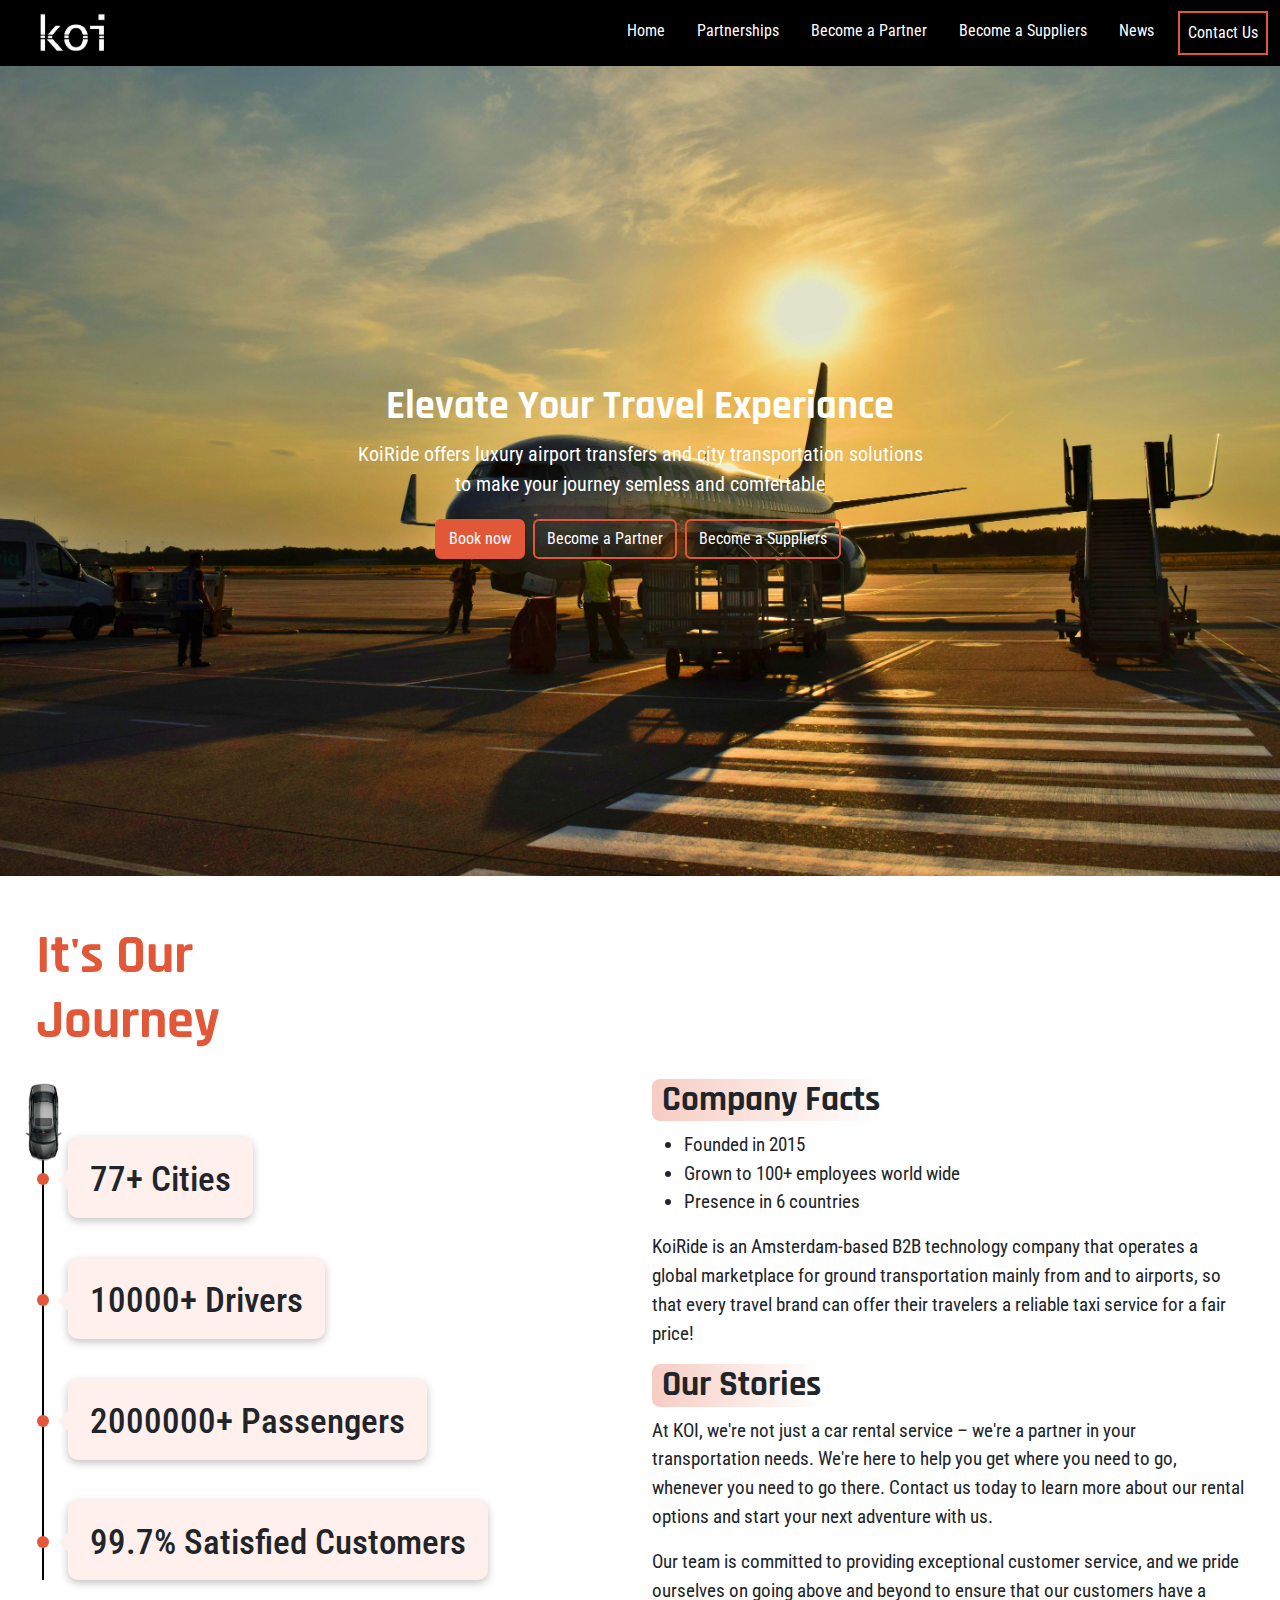
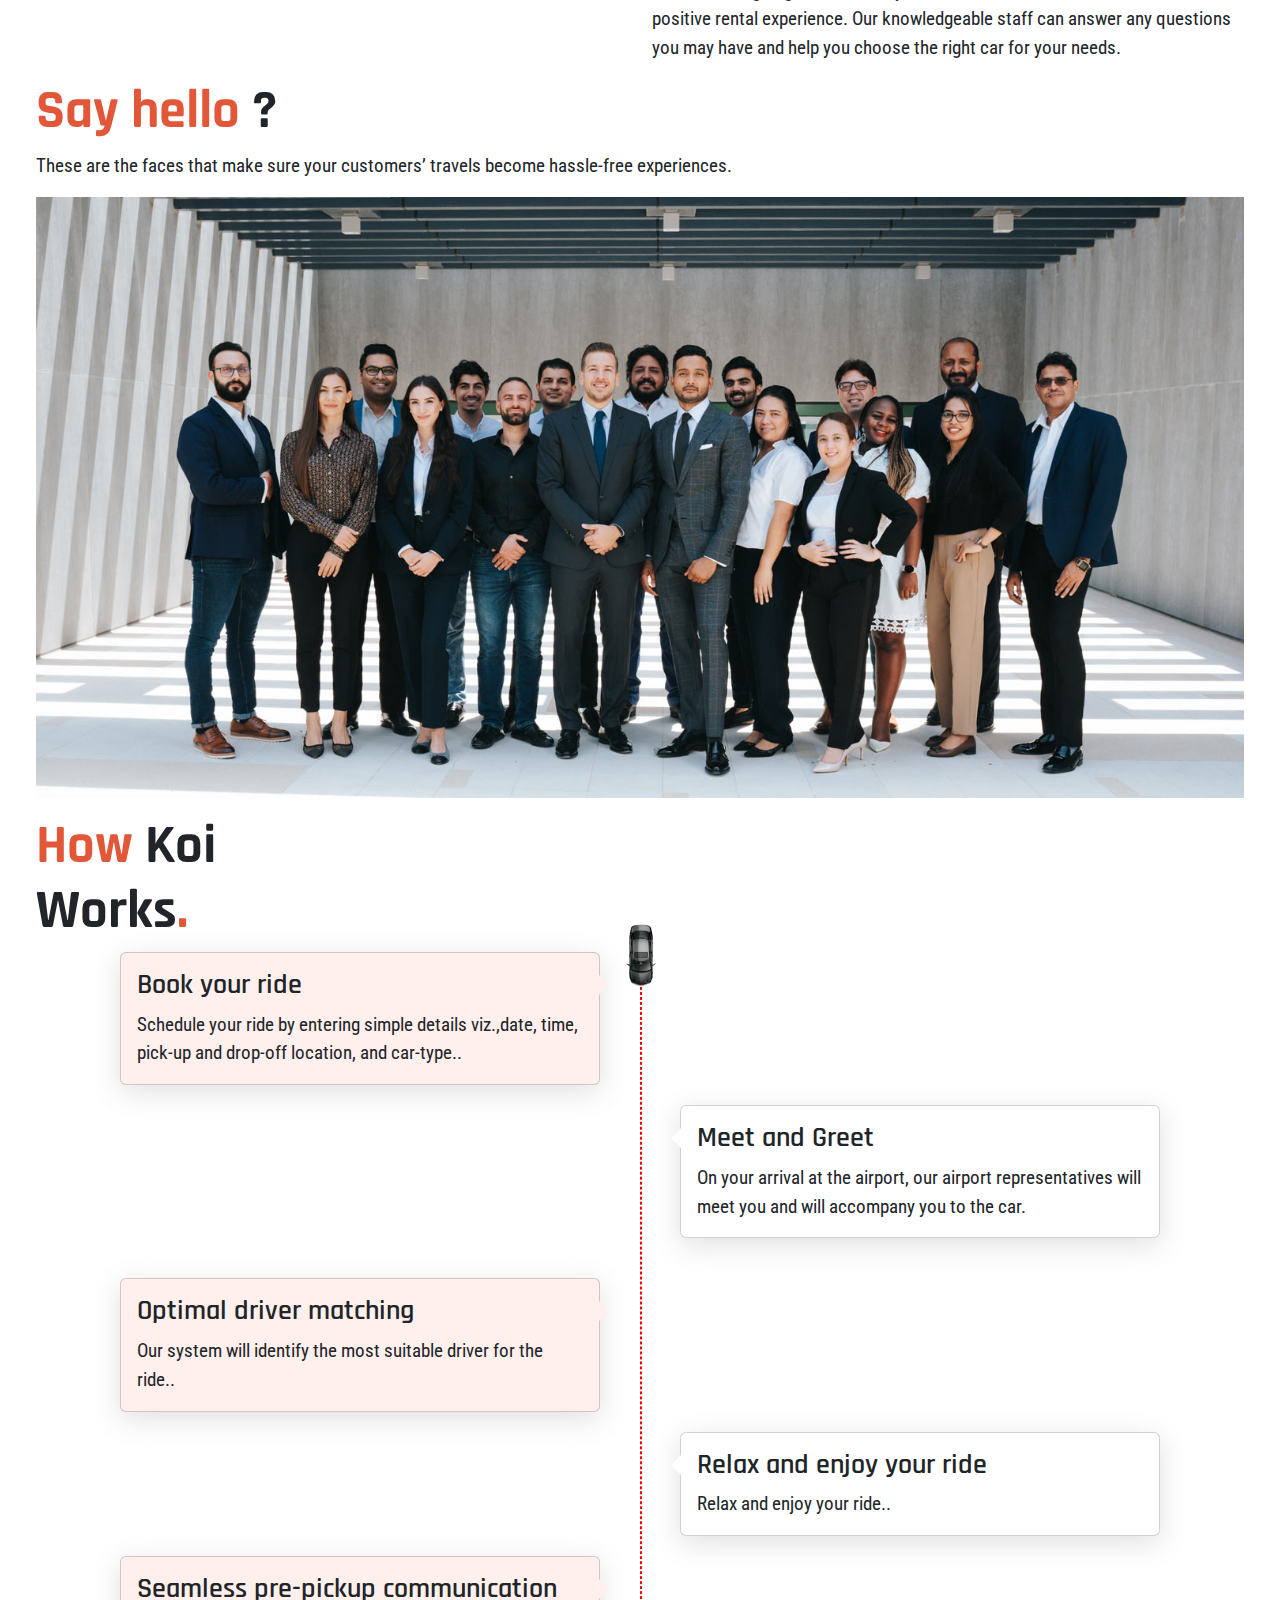
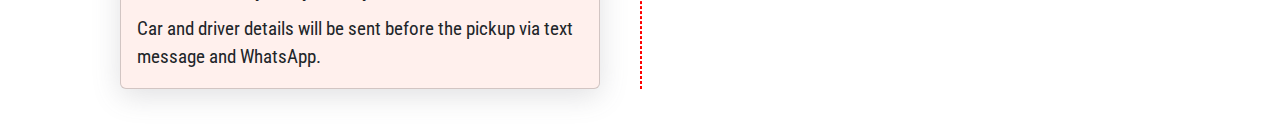
==== index.html @ a79b9a9b "Added code to git" ====
<!DOCTYPE html>
<html lang="en">

<head>
    <meta charset="UTF-8">
    <meta name="viewport" content="width=device-width, initial-scale=1.0">
    <!-- Favicon -->
    <link rel="shortcut icon" href="Assets/imgs/favicon.ico" type="image/x-icon">
    <!-- FontAwesome icon CDN -->
    <link rel="stylesheet" href="https://cdnjs.cloudflare.com/ajax/libs/font-awesome/6.5.2/css/all.min.css"
        integrity="sha512-SnH5WK+bZxgPHs44uWIX+LLJAJ9/2PkPKZ5QiAj6Ta86w+fsb2TkcmfRyVX3pBnMFcV7oQPJkl9QevSCWr3W6A=="
        crossorigin="anonymous" referrerpolicy="no-referrer" />
    <!-- Bootstrap CSS CDN -->
    <!-- <link href="https://cdn.jsdelivr.net/npm/bootstrap@5.3.3/dist/css/bootstrap.min.css" rel="stylesheet" integrity="sha384-QWTKZyjpPEjISv5WaRU9OFeRpok6YctnYmDr5pNlyT2bRjXh0JMhjY6hW+ALEwIH" crossorigin="anonymous"> -->
    <link rel="stylesheet" href="./Assets/bootstrap-5.3.3-dist/css/bootstrap.min.css">
    <!-- Custom CSS -->
    <link rel="stylesheet" href="./Assets/css/index.css">
    <title>Koi Ride</title>
</head>

<body>
    <!-- Header (Nav Bar) Section Start -->
    <header class="header position-sticky top-0" id="header">
        <nav class="navbar navbar-expand-lg bg-black">
            <div class="container-fluid">
                <a class="navbar-brand" href="#main">
                    <img class="logo" src="./Assets/imgs/logo.png" alt="Koi Ride Logo">
                </a>
                <button class="navbar-toggler text-white" type="button" data-bs-toggle="offcanvas"
                    data-bs-target="#navbarSupportedContent" aria-controls="navbarSupportedContent"
                    aria-expanded="false" aria-label="Toggle navigation">
                    <i class="fa-solid fa-bars-staggered"></i>
                </button>
                <div class="offcanvas offcanvas-start bg-black" id="navbarSupportedContent">
                    <div class="offcanvas-header">
                        <a class="navbar-brand" href="#main">
                            <img class="logo" src="./Assets/imgs/logo.png" alt="Koi Ride Logo">
                        </a>
                        <button type="button"
                            class="btn-close text-white d-flex align-items-center justify-content-center"
                            data-bs-dismiss="offcanvas"><i class="fa-solid fa-xmark"></i></button>
                    </div>
                    <div class="offcanvas-body">
                        <ul class="navbar-nav ms-auto mb-2 mb-lg-0 gap-3">
                            <li class="nav-item">
                                <a class="nav-link" href="#home">Home</a>
                            </li>
                            <li class="nav-item">
                                <a class="nav-link" href="#">Partnerships</a>
                            </li>
                            <li class="nav-item">
                                <a class="nav-link" href="#">Become a Partner</a>
                            </li>
                            <li class="nav-item">
                                <a class="nav-link" href="#">Become a Suppliers</a>
                            </li>
                            <li class="nav-item">
                                <a class="nav-link" href="#">News</a>
                            </li>
                            <li class="nav-item text-center">
                                <a class="nav-link" id="Contact-btn" href="#">Contact Us</a>
                                <div class="orange"></div>
                            </li>
                        </ul>
                    </div>
                </div>
            </div>
        </nav>
    </header>
    <!-- Header (Nav Bar) Section End -->

    <!-- Main Section Start -->
    <main class="main" id="main">
        <!-- Home Section Start -->
        <section class="home" id="home">
            <div class="banner">
                <div class="bg-img d-flex align-items-center justify-content-center">
                    <div class="text-center">
                        <h2 class="heading-1 text-white">Elevate Your Travel Experiance</h2>
                        <p class="text-white">KoiRide offers luxury airport transfers and city transportation solutions
                            <br> to make your journey semless and comfertable
                        </p>
                        <div class="d-flex justify-content-center align-items-center flex-row flex-wrap gap-1">
                            <a class="btn btn-small text-white btn-orange me-1 mt-1">Book now</a>
                            <a class="btn btn-small text-white btn-orange me-1 mt-1 btn-outline-orange">Become a
                                Partner</a>
                            <a class="btn btn-small text-white btn-orange me-1 mt-1 btn-outline-orange">Become a
                                Suppliers</a>
                        </div>
                    </div>
                </div>
            </div>
        </section>
        <!-- Home Section End -->

        <!-- About US Section Start -->
        <section class="about container-fluid" id="about">
            <div class="container-fluid pt-5 pb-5 ps-4 pe-4 w-100">
                <h2 class="heading-2 mb-4">It's Our<br>Journey</h2>
                <div class="d-flex gap-4 d-f-wrap w-100">
                    <div class="about-left align-self-center">
                        <ul class="connections">
                            <div class="car-line"><img src="./Assets/imgs/block-car01.png" alt="" class="car"></div>
                            <li class="list-item"><span class="counter-value">77</span><span>+</span> Cities</li>
                            <li class="list-item"><span class="counter-value">10000</span><span>+</span> Drivers</li>
                            <li class="list-item"><span class="counter-value">2000000</span><span>+</span> Passengers
                            </li>
                            <li class="list-item"><span class="counter-value">99.7</span><span>%</span> Satisfied
                                Customers</li>
                        </ul>
                    </div>
                    <div class="about-right mx-auto">
                        <h3 class="heading-3 text-dark">Company Facts</h3>
                        <ul class="c_fact fa-ul">
                            <li class="fact_list"><span class="fa-li"><i class="fa-solid fa-check"
                                        style="color: #E25738;"></i></span>Founded in 2015</li>
                            <li class="fact_list"><span class="fa-li"><i class="fa-solid fa-check"
                                        style="color: #E25738;"></i></span>Grown to 100+ employees world wide</li>
                            <li class="fact_list"><span class="fa-li"><i class="fa-solid fa-check"
                                        style="color: #E25738;"></i></span>Presence in 6 countries</li>
                        </ul>
                        <p>KoiRide is an Amsterdam-based B2B technology company that operates a global marketplace for
                            ground transportation mainly from and to airports, so that every travel brand can offer
                            their travelers a reliable taxi service for a fair price!</p>
                        <h3 class="heading-3 text-dark">Our Stories</h3>
                        <p>At KOI, we're not just a car rental service – we're a partner in your transportation needs.
                            We're here to help you get where you need to go, whenever you need to go there. Contact us
                            today to learn more about our rental options and start your next adventure with us.</p>
                        <p>Our team is committed to providing exceptional customer service, and we pride ourselves on
                            going above and beyond to ensure that our customers have a positive rental experience. Our
                            knowledgeable staff can answer any questions you may have and help you choose the right car
                            for your needs.</p>
                    </div>
                </div>
                <div class="mx-auto team-img mb-3">
                    <div>
                        <h2>Say hello <span class="text-dark">?</span></h2>
                        <p>These are the faces that make sure your customers’ travels become hassle-free experiences.
                        </p>
                    </div>
                    <img src="./Assets/imgs/teams-image.jpg" alt="" class="w-100 h-100 object-fit-cover">
                </div>
                <div class="work">
                    <h2 class="heading-2">How <span class="text-dark">Koi <br>Works</span>.</h2>
                    <div class="w-flow position-relative">
                        <div class="line position-absolute top-0 h-100"><img src="./Assets/imgs/block-car01.png" alt=""></div>
                        <div class="card w-auto">
                            <div class="card-body">
                                <h3 class="card-title">Book your ride</h3>
                                <p class="card-text">Schedule your ride by entering simple details viz.,date, time,
                                    pick-up and drop-off location, and car-type..</p>
                            </div>
                        </div>
                        <div class="d-none d-md-block"></div>
                        <div class="d-none d-md-block"></div>
                        <div class="card w-auto">
                            <div class="card-body">
                                <h3 class="card-title">Meet and Greet</h3>
                                <p class="card-text">On your arrival at the airport, our airport representatives
                                    will meet you and will accompany you to the car.</p>
                            </div>
                        </div>
                        <div class="d-none d-md-block"></div>
                        <div class="d-none d-md-block"></div>
                        <div class="card w-auto">
                            <div class="card-body">
                                <h3 class="card-title">Optimal driver matching</h3>
                                <p class="card-text">Our system will identify the most suitable driver for the ride..
                                </p>
                            </div>
                        </div>
                        <div class="d-none d-md-block"></div>
                        <div class="d-none d-md-block"></div>
                        <div class="card w-auto">
                            <div class="card-body">
                                <h3 class="card-title">Relax and enjoy your ride</h3>
                                <p class="card-text">Relax and enjoy your ride..</p>
                            </div>
                        </div>
                        <div class="card w-auto">
                            <div class="card-body">
                                <h3 class="card-title">Seamless pre-pickup communication</h3>
                                <p class="card-text">Car and driver details will be sent before the pickup via text
                                    message and WhatsApp.</p>
                            </div>
                        </div>
                    </div>
                </div>
            </div>
        </section>
        <!-- About US Section End -->
    </main>
    <!-- Main Section End -->

    <!-- Bootstrap JS CDN -->
    <!-- <script src="https://cdn.jsdelivr.net/npm/@popperjs/core@2.11.8/dist/umd/popper.min.js" integrity="sha384-I7E8VVD/ismYTF4hNIPjVp/Zjvgyol6VFvRkX/vR+Vc4jQkC+hVqc2pM8ODewa9r" crossorigin="anonymous"></script>
    <script src="https://cdn.jsdelivr.net/npm/bootstrap@5.3.3/dist/js/bootstrap.min.js" integrity="sha384-0pUGZvbkm6XF6gxjEnlmuGrJXVbNuzT9qBBavbLwCsOGabYfZo0T0to5eqruptLy" crossorigin="anonymous"></script> -->
    <script src="./Assets/bootstrap-5.3.3-dist/js/bootstrap.bundle.min.js"></script>
    <!-- JQuery CDN -->
    <script src="https://cdnjs.cloudflare.com/ajax/libs/jquery/3.7.1/jquery.min.js"
        integrity="sha512-v2CJ7UaYy4JwqLDIrZUI/4hqeoQieOmAZNXBeQyjo21dadnwR+8ZaIJVT8EE2iyI61OV8e6M8PP2/4hpQINQ/g=="
        crossorigin="anonymous" referrerpolicy="no-referrer"></script>
    <!-- Custom JS -->
    <script src="./Assets/js/index.js"></script>
</body>

</html>
---- Assets/css/index.css ----
/* Google Font */
@import url('https://fonts.googleapis.com/css2?family=Rajdhani:wght@300;400;500;600;700&family=Roboto+Condensed:ital,wght@0,100..900;1,100..900&display=swap');

:root {
    --primary-color: #E25738;
    --secondary-color: #212529;
    --p-fonts: "Roboto Condensed", sans-serif;
    --heading-fonts: "Rajdhani", sans-serif;
}

* {
    font-family: var(--p-fonts);
    scroll-behavior: smooth;
}

/* Scroll bar */

::-webkit-scrollbar {
    width: 5px;
    background-color: #212529;
}

::-webkit-scrollbar-track {
    background-color: #212529;
}

::-webkit-scrollbar-thumb {
    border-radius: 5px;
    background-color: var(--primary-color);
}

::-webkit-scrollbar-thumb:hover {
    background-color: #e25738da;
}

/* Header Nav Section */

.header {
    z-index: 100;
}

.logo {
    height: 40px;
}

.nav-link {
    position: relative;
    color: white;
    z-index: 99;
}

.nav-link:hover {
    color: white;
}

.nav-link::after {
    content: '';
    display: block;
    width: 100%;
    scale: 0;
    height: 2px;
    background-color: var(--primary-color);
    transition: all .3s linear;
}

.nav-link:hover::after {
    scale: 1;
}

#Contact-btn::after {
    display: none;
}

#Contact-btn {
    background-color: transparent;
    border: 2px solid var(--primary-color);
    transition: all .4s linear;
}

.nav-item {
    position: relative;
    overflow: hidden;
}

.orange {
    width: 0%;
    height: 100%;
    background-color: var(--primary-color);
    position: absolute;
    top: 0;
    z-index: 98;
    border-end-end-radius: 40px;
    border-top-right-radius: 40px;
    transition: all .4s linear;
}

.nav-item:hover .orange {
    width: 100%;
    border-end-end-radius: 0px;
    border-top-right-radius: 0px;
}

#Contact-btn:hover .orange {
    background-color: transparent;
}

.navbar-toggler:focus {
    box-shadow: none;
}

.btn-close:focus {
    box-shadow: none;
}

/* Home section Start */

.main {
    width: 100%;
    height: auto;
    overflow-x: hidden;
}

.banner .bg-img {
    width: 100%;
    height: 90vh;
    background-image: url('../imgs/Banner.jpg');
    background-attachment: fixed;
    background-position: center;
    background-repeat: no-repeat;
    background-size: cover;
}

.heading-1 {
    font-family: var(--heading-fonts);
    font-weight: 700;
    font-size: 2.5rem;
}

.bg-img .text-center p {
    font-size: 1.25rem;
}

.btn-orange {
    background-color: var(--primary-color);
    border: 2px solid var(--primary-color) !important;
    transition: all .3s linear;
}

.btn-orange:hover {
    background-color: transparent;
}

.btn-outline-orange {
    background-color: transparent;
    border: 2px solid var(--primary-color) !important;
    transition: all .3s linear;
}

.btn-outline-orange:hover {
    background-color: var(--primary-color);
}

/* About Section */

.about{
    width: 100%;
}

.heading-2 {
    color: var(--primary-color);
    font-family: var(--heading-fonts);
    font-weight: 700;
    font-size: 3.4rem;
}

.about-left{
    width: 50%;
}

.about-right{
    width: 50%;
}

.connections {
    position: relative;
}

.connections .car-line {
    position: absolute;
    width: 2px;
    background-color: black;
    height: 100%;
    left: 6px;
}

.connections .car-line .car{
    position: absolute;
    height: 80px;
    right: -18px;
    top: -55px;
}

.connections .list-item {
    width: max-content;
    padding: 10px 20px;
    font-size: 2.2rem;
    margin-bottom: 40px;
    font-weight: 500;
    position: relative;
    z-index: 97;
    background-color: #FFF0ED;
    box-shadow: rgba(0, 0, 0, 0.24) 0px 3px 8px;
    border: 2px solid #FFF0ED;
    border-radius: 10px;
}

.connections .list-item::before {
    content: " ";
    height: 0;
    position: absolute;
    left: -12px;
    top: 40%;
    width: 0;
    border: medium solid #fff0ed;
    border-width: 10px 10px 10px 0;
    border-color: transparent #FFF0ED transparent transparent;
}

.connections .list-item::marker {
    color: var(--primary-color);
    font-size: 2.4rem;
}

.heading-3 {
    background: linear-gradient(90deg, rgba(226, 87, 56, 0.3), #e2573800);
    padding-left: 10px;
    border-radius: 8px;
    border-top-right-radius: 0;
    border-bottom-right-radius: 0;
    width: max-content;
    font-family: var(--heading-fonts);
    font-weight: 700;
    font-size: 2.2rem;
    margin-bottom: 10px;
}

.fact_list {
    font-size: 1.2rem;
}

.about-right p {
    font-size: 1.2rem;
}



.team-img h2{
    color: var(--primary-color);
    font-family: var(--heading-fonts);
    font-weight: 700;
    font-size: 3.4rem;
}

.team-img h2 span{
    font-family: var(--heading-fonts);
}

.team-img p{
    font-size: 1.2rem;
}

.heading-2 span{
    font-family: var(--heading-fonts);
}

.w-flow{
    display: grid;
    grid-template-columns: repeat(2, 30rem);
    row-gap: 20px;
    column-gap: 80px;
    justify-content: center;
}

.line{
    width: 2px;
    border: 1px dashed red;
    left: 50%;
}

.line img{
    width: 30px;
    position: absolute;
    left: -15px;
    top: -30px;
}

.card-text{
    font-size: 1.2rem;
}

.w-flow .card:nth-child(even){
    background-color: #FFF0ED;

}

.card{
    box-shadow: rgba(100, 100, 111, 0.2) 0px 7px 29px 0px;
}

.card-title{
    font-family: var(--heading-fonts);
    font-weight: 600;
}

.w-flow .card:nth-child(even)::after{
    content: " ";
    height: 0;
    position: absolute;
    top: 22px;
    width: 0;
    z-index: 1;
    right: -10px;
    border: medium solid #fff0ed;
    border-width: 10px 0 10px 10px;
    border-color: transparent transparent transparent #fff0ed;
}

.w-flow .card:nth-child(odd)::after{
    content: " ";
    height: 0;
    position: absolute;
    left: -10px;
    top: 22px;
    width: 0;
    border: medium solid #fff;
    border-width: 10px 10px 10px 0;
    border-color: transparent #fff transparent transparent;
}

/* Media Querys */
/* Small devices (Phone , 220px and up) */
@media (min-width: 220px) and (max-width: 575px) {

    .nav-item {
        width: max-content;
    }

    .nav-link {
        padding: 8px 8px;
    }

    .heading-1 {
        font-size: clamp(1.2rem, 7vw, 2rem);
    }

    .bg-img .text-center p {
        font-size: clamp(0.6rem, 3vw, 1rem);
    }

    .btn-small {
        --bs-btn-padding-y: 0.25rem;
        --bs-btn-padding-x: 0.5rem;
        --bs-btn-font-size: 0.875rem;
        --bs-btn-border-radius: var(--bs-border-radius-sm);
    }

    /* .connections .car-line {
        left: 10px;
    }
    */

    .connections .car-line .car{
        height: 40px;
        right: -8px;
        top: -30px;
    } 

    .about-left{
        width: 100%;
    }
    
    .about-right{
        width: 100%;
    }

    .d-f-wrap{
        flex-direction: column;
    }

    .heading-2 {
        font-size: 2.2rem;
    }

    .connections .list-item {
        padding: 15px 15px;
        font-size: clamp(1.2rem , 5vw , 2rem);
        margin-bottom: 40px;
        line-height: 18px;
    }

    .connections .list-item::before {
        top: 30%;
    }

    .heading-3{
        font-size: 1.8rem;
    }

    .fact_list{
        font-size: 1rem;
    }

    .about-right p {
        font-size: 1rem;
    }

    .team-img h2{
        font-size: 2.2rem;
    }

    .team-img p{
        font-size: 1rem;
    }

    .w-flow{
        grid-template-columns: repeat(1, 100%);
    }

    .w-flow .card:nth-child(even)::after{
        display: none;
    }

    .w-flow .card:nth-child(odd)::after{
        display: none;
    }

    .line{
        display: none;
    }
}

/* Small devices (landscape phones, 576px and up) */
@media (min-width: 576px) and (max-width: 767px) {
    .nav-item {
        width: max-content;
    }

    .nav-link {
        padding: 8px 8px;
    }

    .connections .car-line .car{
        height: 55px;
        right: -12px;
        top: -30px;
    }

    .about-left{
        width: 100%;
    }
    
    .about-right{
        width: 100%;
    }

    .d-f-wrap{
        flex-direction: column;
    }

    .connections .list-item {
        padding: 10px 20px;
        font-size: 1.8rem;
        margin-bottom: 40px;
    }

    .heading-2 {
        font-size: 2.8rem;
    }

    .connections .list-item::before {
        top: 42%;
    }

    .heading-3{
        font-size: 2rem;
    }

    .fact_list{
        font-size: 1rem;
    }

    .team-img h2{
        font-size: 2.8rem;
    }

    .team-img p{
        font-size: 1rem;
    }

    .w-flow{
        grid-template-columns: repeat(1, 100%);
    }

    .w-flow .card:nth-child(even)::after{
        display: none;
    }

    .w-flow .card:nth-child(odd)::after{
        display: none;
    }

    .line{
        display: none;
    }
}

/* Medium devices (tablets, 768px and up) */
@media (min-width: 768px) and (max-width: 991px) {
    .nav-item {
        width: max-content;
    }

    .nav-link {
        padding: 8px 8px;
    }

    .heading-2 {
        font-size: 2.8rem;
    }

    .connections .list-item {
        padding: 10px 20px;
        font-size: 1.8rem;
        margin-bottom: 40px;
    }


    .connections .list-item::before {
        top: 41%;
    }

    .heading-3{
        font-size: 1.9rem;
    }

    .fact_list{
        font-size: 1rem;
    }

    .about-right p {
        font-size: 1rem;
    }

    .team-img h2{
        font-size: 2.8rem;
    }

    .w-flow{
        grid-template-columns: repeat(2, 19.5rem);
    }
}

/* Large devices (desktops, 992px and up) */
@media (min-width: 992px) and (max-width: 1199px) {

    .w-flow{
        grid-template-columns: repeat(2, 27.1rem);
    }
}

/* X-Large devices (large desktops, 1200px and up) */
@media (min-width: 1200px) and (max-width: 1599px) {
    
}

/* XX-Large devices (larger desktops, 1400px and up) */
@media (min-width: 1400px) {}
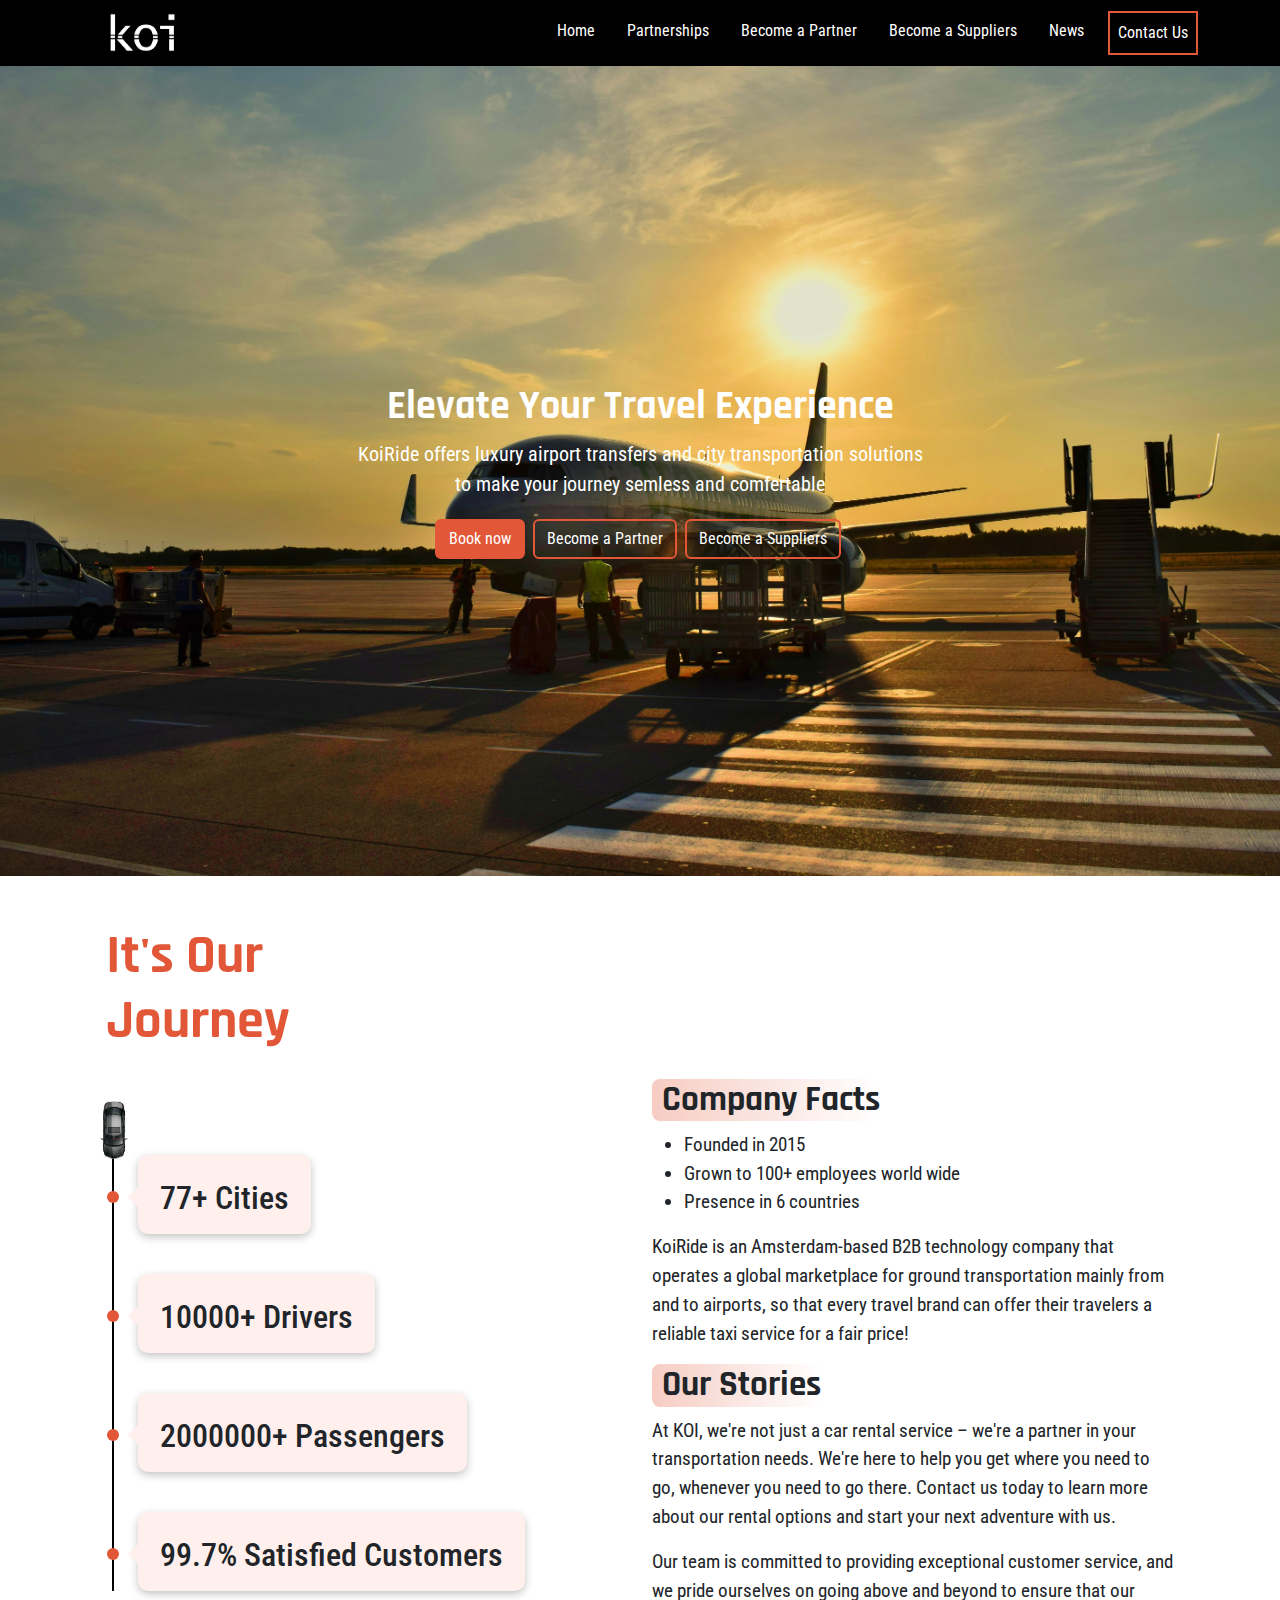
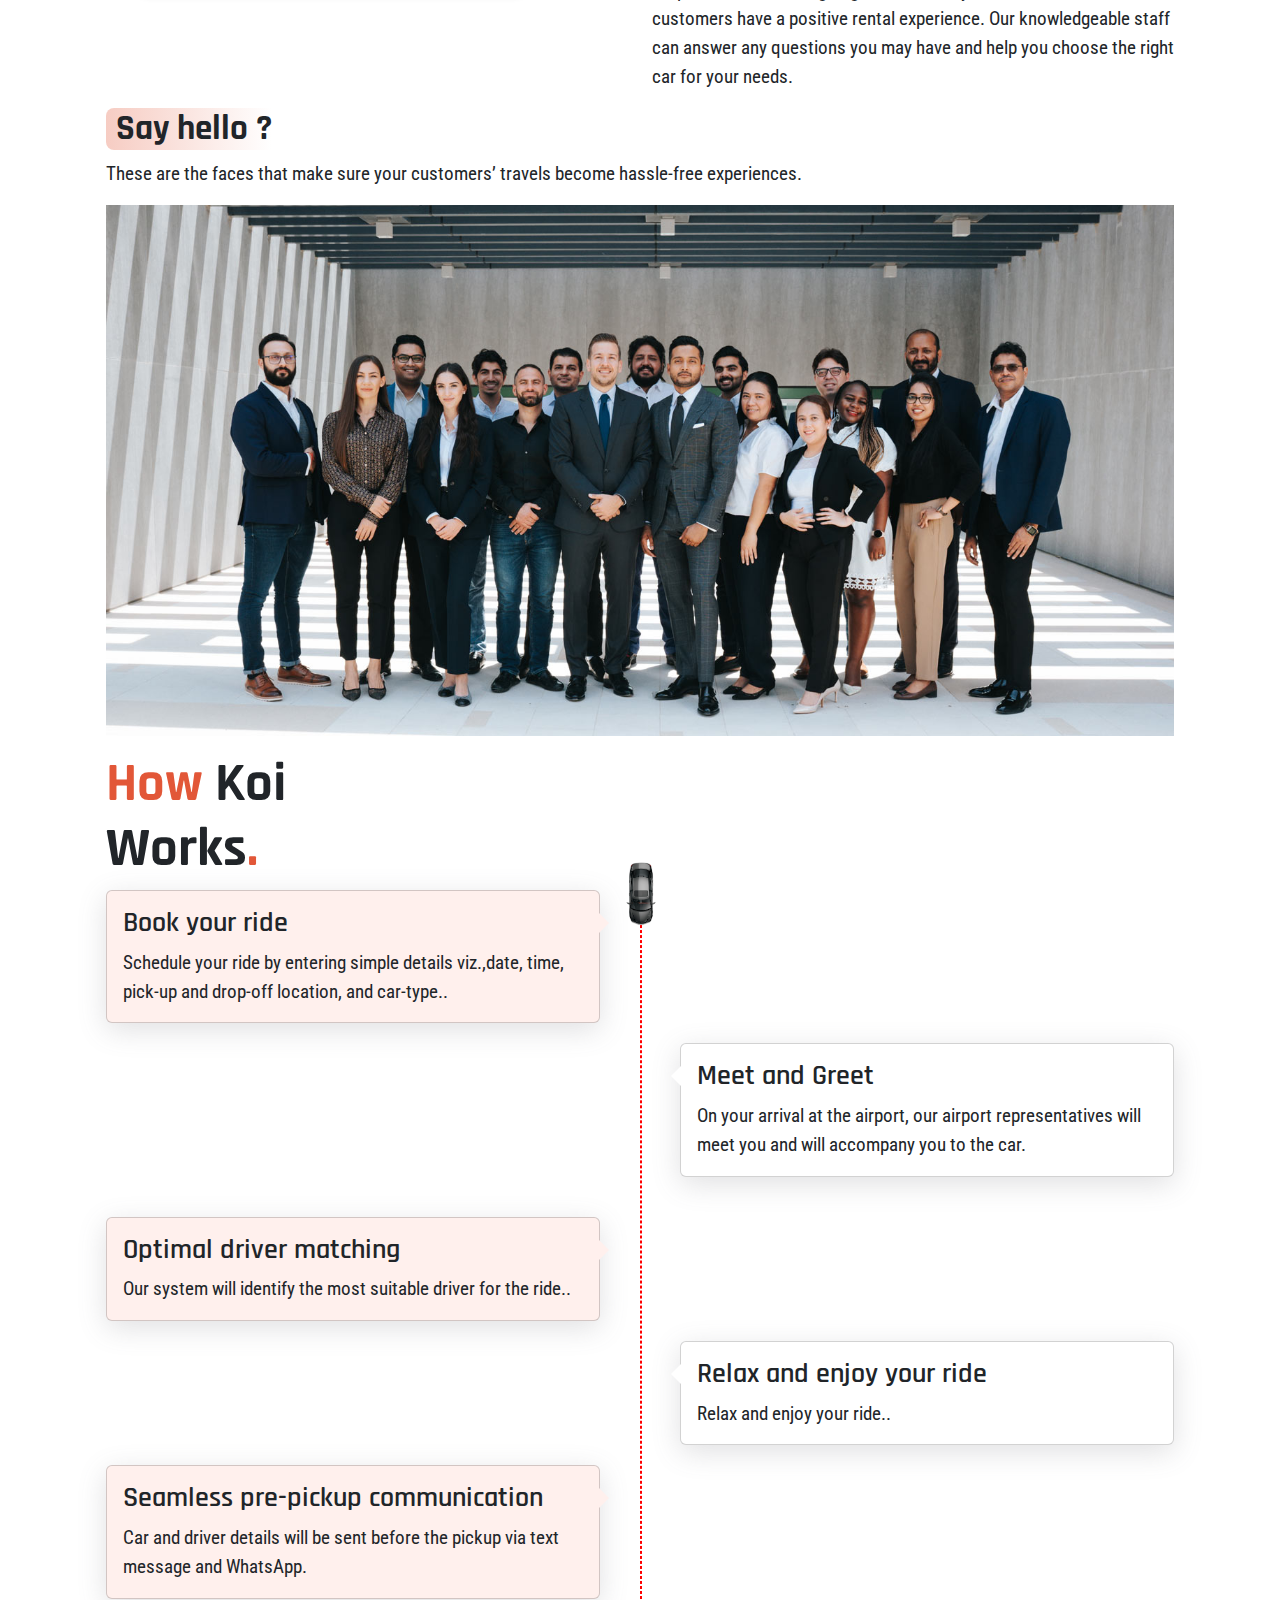
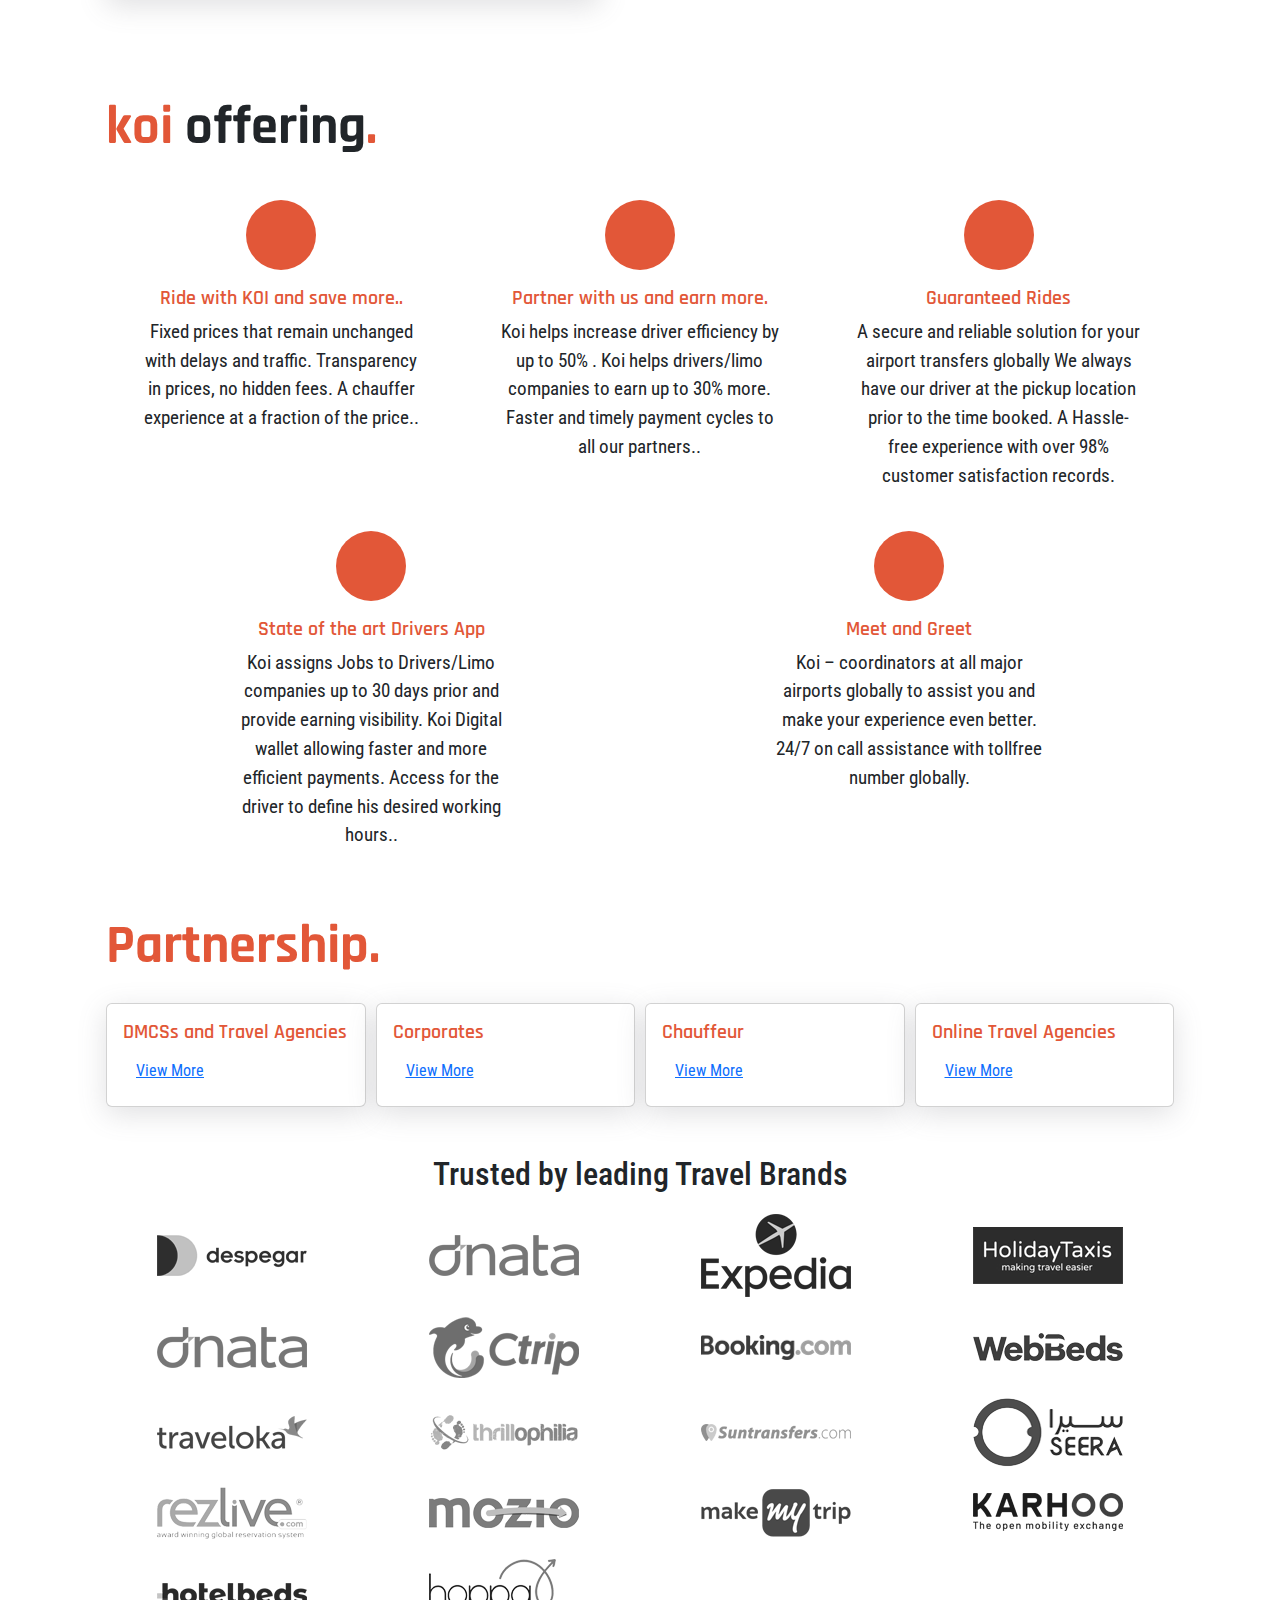
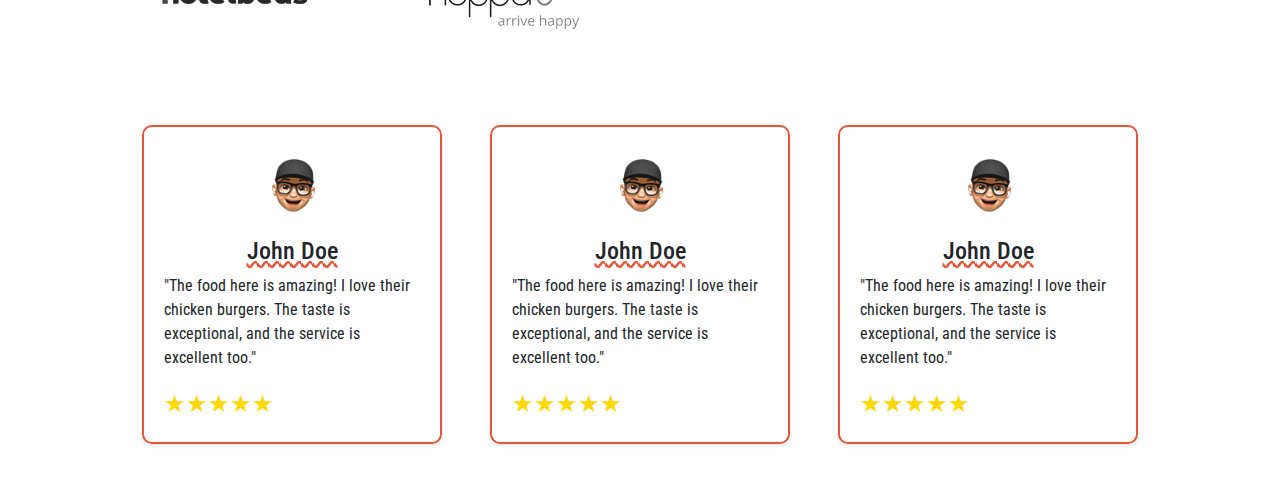
==== commit ccd844d0: "services" ====
--- a/index.html
+++ b/index.html
@@ -20,9 +20,9 @@
 
 <body>
     <!-- Header (Nav Bar) Section Start -->
-    <header class="header position-sticky top-0" id="header">
-        <nav class="navbar navbar-expand-lg bg-black">
-            <div class="container-fluid">
+    <header class="header position-sticky top-0 bg-black" id="header">
+        <nav class="navbar navbar-expand-lg">
+            <div class="container">
                 <a class="navbar-brand" href="#main">
                     <img class="logo" src="./Assets/imgs/logo.png" alt="Koi Ride Logo">
                 </a>
@@ -46,7 +46,7 @@
                                 <a class="nav-link" href="#home">Home</a>
                             </li>
                             <li class="nav-item">
-                                <a class="nav-link" href="#">Partnerships</a>
+                                <a class="nav-link" href="#Partnerships">Partnerships</a>
                             </li>
                             <li class="nav-item">
                                 <a class="nav-link" href="#">Become a Partner</a>
@@ -76,7 +76,7 @@
             <div class="banner">
                 <div class="bg-img d-flex align-items-center justify-content-center">
                     <div class="text-center">
-                        <h2 class="heading-1 text-white">Elevate Your Travel Experiance</h2>
+                        <h2 class="heading-1 text-white">Elevate Your Travel Experience</h2>
                         <p class="text-white">KoiRide offers luxury airport transfers and city transportation solutions
                             <br> to make your journey semless and comfertable
                         </p>
@@ -94,7 +94,7 @@
         <!-- Home Section End -->
 
         <!-- About US Section Start -->
-        <section class="about container-fluid" id="about">
+        <section class="about container" id="about">
             <div class="container-fluid pt-5 pb-5 ps-4 pe-4 w-100">
                 <h2 class="heading-2 mb-4">It's Our<br>Journey</h2>
                 <div class="d-flex gap-4 d-f-wrap w-100">
@@ -134,7 +134,7 @@
                 </div>
                 <div class="mx-auto team-img mb-3">
                     <div>
-                        <h2>Say hello <span class="text-dark">?</span></h2>
+                        <h3 class="heading-3 text-dark">Say hello ?</h3>
                         <p>These are the faces that make sure your customers’ travels become hassle-free experiences.
                         </p>
                     </div>
@@ -143,7 +143,8 @@
                 <div class="work">
                     <h2 class="heading-2">How <span class="text-dark">Koi <br>Works</span>.</h2>
                     <div class="w-flow position-relative">
-                        <div class="line position-absolute top-0 h-100"><img src="./Assets/imgs/block-car01.png" alt=""></div>
+                        <div class="line position-absolute top-0 h-100"><img src="./Assets/imgs/block-car01.png" alt="">
+                        </div>
                         <div class="card w-auto">
                             <div class="card-body">
                                 <h3 class="card-title">Book your ride</h3>
@@ -189,6 +190,164 @@
             </div>
         </section>
         <!-- About US Section End -->
+        <!-- Services Section Start -->
+        <section class="services container" id="services">
+            <div class="container-fluid pt-5 pb-5 ps-4 pe-4 w-100">
+                <h2 class="heading-2 mb-4">koi <span class="text-dark">offering</span>.</h2>
+                <div class="d-flex justify-content-around flex-wrap gap-2">
+                    <div class="card pt-3 justify-content-center align-items-center text-center  shadow-none border-0">
+                        <div class="icon fs-2"><i class="fa-solid fa-car"></i></div>
+                        <div class="card-body">
+                            <h5 class="card-title c-title">Ride with KOI and save more..</h5>
+                            <p class="card-text c-text">Fixed prices that remain unchanged with delays and traffic.
+                                Transparency in prices, no hidden fees. A chauffer experience at a fraction of the
+                                price..</p>
+                        </div>
+                    </div>
+                    <div class="card pt-3 justify-content-center align-items-center text-center  shadow-none border-0">
+                        <div class="icon fs-2"><i class="fa-solid fa-user"></i></div>
+                        <div class="card-body">
+                            <h5 class="card-title c-title">Partner with us and earn more.</h5>
+                            <p class="card-text c-text">Koi helps increase driver efficiency by up to 50% . Koi helps
+                                drivers/limo companies to earn up to 30% more. Faster and timely payment cycles to all
+                                our partners..</p>
+                        </div>
+                    </div>
+                    <div class="card pt-3 justify-content-center align-items-center text-center  shadow-none border-0">
+                        <div class="icon fs-2"><i class="fa-solid fa-clock"></i></div>
+                        <div class="card-body">
+                            <h5 class="card-title c-title">Guaranteed Rides</h5>
+                            <p class="card-text c-text">A secure and reliable solution for your airport transfers
+                                globally We always have our driver at the pickup location prior to the time booked. A
+                                Hassle-free experience with over 98% customer satisfaction records.</p>
+                        </div>
+                    </div>
+                    <div class="card pt-3 justify-content-center align-items-center text-center  shadow-none border-0">
+                        <div class="icon fs-2"><i class="fa-solid fa-mobile-screen-button"></i></div>
+                        <div class="card-body">
+                            <h5 class="card-title c-title">State of the art Drivers App</h5>
+                            <p class="card-text c-text">Koi assigns Jobs to Drivers/Limo companies up to 30 days prior
+                                and provide earning visibility. Koi Digital wallet allowing faster and more efficient
+                                payments. Access for the driver to define his desired working hours..</p>
+                        </div>
+                    </div>
+                    <div class="card pt-3 justify-content-center align-items-center text-center  shadow-none border-0">
+                        <div class="icon fs-2"><i class="fa-regular fa-face-smile"></i></div>
+                        <div class="card-body">
+                            <h5 class="card-title c-title">Meet and Greet</h5>
+                            <p class="card-text c-text">Koi – coordinators at all major airports globally to assist you
+                                and make your experience even better. 24/7 on call assistance with tollfree number
+                                globally.</p>
+                        </div>
+                    </div>
+                </div>
+            </div>
+        </section>
+        <section class="Partnerships container" id="Partnerships">
+            <div class="container-fluid pt-0 pb-5 ps-4 pe-4 w-100">
+                <h2 class="heading-2 mb-4">Partnership.</h2>
+                <div class="p-grid  ">
+                    <div class="card">
+                        <div class="card-body">
+                            <h5 class="card-title c-title">DMCSs and Travel Agencies</h5>
+                            <a href="#" class="btn btn-link">View More</a>
+                        </div>
+                    </div>
+                    <div class="card">
+                        <div class="card-body">
+                            <h5 class="card-title c-title">Corporates</h5>
+                            <a href="#" class="btn btn-link">View More</a>
+                        </div>
+                    </div>
+                    <div class="card">
+                        <div class="card-body">
+                            <h5 class="card-title c-title">Chauffeur</h5>
+                            <a href="#" class="btn btn-link">View More</a>
+                        </div>
+                    </div>
+                    <div class="card">
+                        <div class="card-body">
+                            <h5 class="card-title c-title">Online Travel Agencies</h5>
+                            <a href="#" class="btn btn-link">View More</a>
+                        </div>
+                    </div>
+                </div>
+                <br>
+                <br>
+                <h2 class="text-dark text-center">Trusted by leading Travel Brands</h2>
+                <div class="i-grid">
+                    <img src="./Assets/imgs/p1.png" alt="">
+                    <img src="./Assets/imgs/p2.png" alt="">
+                    <img src="./Assets/imgs/p3.png" alt="">
+                    <img src="./Assets/imgs/p4.png" alt="">
+                    <img src="./Assets/imgs/p5.png" alt="">
+                    <img src="./Assets/imgs/p6.png" alt="">
+                    <img src="./Assets/imgs/p7.png" alt="">
+                    <img src="./Assets/imgs/p8.png" alt="">
+                    <img src="./Assets/imgs/p9.png" alt="">
+                    <img src="./Assets/imgs/p10.png" alt="">
+                    <img src="./Assets/imgs/p11.png" alt="">
+                    <img src="./Assets/imgs/p12.png" alt="">
+                    <img src="./Assets/imgs/p13.png" alt="">
+                    <img src="./Assets/imgs/p14.png" alt="">
+                    <img src="./Assets/imgs/p15.png" alt="">
+                    <img src="./Assets/imgs/p16.png" alt="">
+                    <img src="./Assets/imgs/p17.png" alt="">
+                    <img src="./Assets/imgs/p18.png" alt="">
+                    <img src="./Assets/imgs/p19.png" alt="">
+                    <img src="./Assets/imgs/p20.png" alt="">
+                </div>
+            </div>
+        </section>
+        <!-- Services Section End -->
+        <!-- Review Section Start -->
+        <section class="Review container" id="Review">
+            <div class="container-fluid pt-5 pb-5 ps-4 pe-4 w-100">
+                <div class="d-flex justify-content-center gap-5">
+                    <div class="review-card">
+                        <div class="review-avatar">
+                            <img src="./Assets/imgs/avatar-1.png" alt="Customer Avatar">
+                        </div>
+                        <div class="review-details">
+                            <h5>John Doe</h5>
+                            <p>"The food here is amazing! I love their chicken burgers. The taste is exceptional, and the
+                                service is excellent too."</p>
+                            <div class="rating">
+                                <span>&#9733;</span><span>&#9733;</span><span>&#9733;</span><span>&#9733;</span><span>&#9733;</span>
+                            </div>
+                        </div>
+                    </div>
+                    <div class="review-card">
+                        <div class="review-avatar">
+                            <img src="./Assets/imgs/avatar-1.png" alt="Customer Avatar">
+                        </div>
+                        <div class="review-details">
+                            <h5>John Doe</h5>
+                            <p>"The food here is amazing! I love their chicken burgers. The taste is exceptional, and the
+                                service is excellent too."</p>
+                            <div class="rating">
+                                <span>&#9733;</span><span>&#9733;</span><span>&#9733;</span><span>&#9733;</span><span>&#9733;</span>
+                            </div>
+                        </div>
+                    </div>
+                    <div class="review-card">
+                        <div class="review-avatar">
+                            <img src="./Assets/imgs/avatar-1.png" alt="Customer Avatar">
+                        </div>
+                        <div class="review-details">
+                            <h5>John Doe</h5>
+                            <p>"The food here is amazing! I love their chicken burgers. The taste is exceptional, and the
+                                service is excellent too."</p>
+                            <div class="rating">
+                                <span>&#9733;</span><span>&#9733;</span><span>&#9733;</span><span>&#9733;</span><span>&#9733;</span>
+                            </div>
+                        </div>
+                    </div>
+                </div>
+            </div>
+        </section>
+        <!-- Review Section End -->
+
     </main>
     <!-- Main Section End -->
 
--- a/Assets/css/index.css
+++ b/Assets/css/index.css
@@ -162,7 +162,7 @@
 
 /* About Section */
 
-.about{
+.about,.services{
     width: 100%;
 }
 
@@ -195,15 +195,15 @@
 
 .connections .car-line .car{
     position: absolute;
-    height: 80px;
-    right: -18px;
+    height: 60px;
+    right: -14px;
     top: -55px;
 }
 
 .connections .list-item {
     width: max-content;
     padding: 10px 20px;
-    font-size: 2.2rem;
+    font-size: 2rem;
     margin-bottom: 40px;
     font-weight: 500;
     position: relative;
@@ -275,7 +275,7 @@
 
 .w-flow{
     display: grid;
-    grid-template-columns: repeat(2, 30rem);
+    grid-template-columns: repeat(2, 1fr);
     row-gap: 20px;
     column-gap: 80px;
     justify-content: center;
@@ -337,6 +337,96 @@
     border-color: transparent #fff transparent transparent;
 }
 
+/* Services Section */
+
+.services .card{
+    width: 20rem;
+}
+
+.icon{
+    display: grid;
+    width: 70px;
+    height: 70px;
+    place-items: center;
+    background-color: var(--primary-color);
+    border-radius: 50%;
+}
+
+.icon i{
+    color: white;
+}
+
+.c-title{
+    color: var(--primary-color);
+    font-family: var(--heading-fonts);
+}
+
+/* Partnerships */
+
+.Partnerships .p-grid{
+    display: grid;
+    grid-template-columns: repeat(4 , 1fr);
+    gap: 10px;
+}
+
+.Partnerships .i-grid{
+    margin-top: 20px;
+    display: grid;
+    grid-template-columns: repeat(4 , 1fr);
+    place-items: center;
+    gap: 20px;
+}
+
+.Partnerships .i-grid img{
+    filter: grayscale(1);
+    transition: all .2s linear;
+}
+
+.Partnerships .i-grid img:hover{
+    filter: grayscale(0);
+}
+
+/* Review Section */
+
+.review-card {
+    border: 2px solid var(--primary-color);
+    border-radius: 10px;
+    box-shadow: 0 2px 4px rgba(0, 0, 0, 0.1);
+    max-width: 300px;
+}
+
+.review-avatar {
+    padding: 20px 0 0 0;
+}
+
+.review-avatar img {
+    width: 80px;
+    height: 80px;
+    display: block;
+    margin: auto;
+    border-radius: 50%;
+}
+
+.review-details {
+    padding: 0 20px 20px 20px;
+}
+
+.review-details h5 {
+    margin-top: 10px;
+    text-align: center;
+    text-decoration: underline wavy var(--primary-color);
+    font-size: 1.5em;
+    font-weight: 500;
+}
+
+.rating {
+    color: #FFD700;
+}
+
+.rating span {
+    font-size: 24px;
+}
+
 /* Media Querys */
 /* Small devices (Phone , 220px and up) */
 @media (min-width: 220px) and (max-width: 575px) {
@@ -437,6 +527,34 @@
     .line{
         display: none;
     }
+
+    .services .card{
+        width: 100%;
+    }
+
+    .icon{
+        width: 60px;
+        height: 60px;
+    }
+
+    .c-title{
+        font-size: 1.5rem;
+    }
+
+    .c-text{
+        font-size: 1rem;
+    }
+
+    .Partnerships .p-grid{
+        grid-template-columns: repeat(1 , 1fr);
+    }
+    .Partnerships .i-grid{
+        grid-template-columns: repeat(2 , 1fr);
+    }
+
+    .Partnerships .i-grid img{
+        width: 100px;
+    }
 }
 
 /* Small devices (landscape phones, 576px and up) */
@@ -512,6 +630,17 @@
     .line{
         display: none;
     }
+
+    .Partnerships .p-grid{
+        grid-template-columns: repeat(2 , 1fr);
+    }
+    .Partnerships .i-grid{
+        grid-template-columns: repeat(3 , 1fr);
+    }
+
+    .Partnerships .i-grid img{
+        width: 100px;
+    }
 }
 
 /* Medium devices (tablets, 768px and up) */
@@ -530,10 +659,10 @@
 
     .connections .list-item {
         padding: 10px 20px;
-        font-size: 1.8rem;
+        font-size: clamp(1.5rem , 2vw , 1.8rem);
         margin-bottom: 40px;
-    }
-
+        line-height: 40px;
+    }
 
     .connections .list-item::before {
         top: 41%;
@@ -555,17 +684,21 @@
         font-size: 2.8rem;
     }
 
-    .w-flow{
-        grid-template-columns: repeat(2, 19.5rem);
+    .Partnerships .p-grid{
+        grid-template-columns: repeat(2 , 1fr);
+    }
+    .Partnerships .i-grid{
+        grid-template-columns: repeat(3 , 1fr);
+    }
+
+    .Partnerships .i-grid img{
+        width: 100px;
     }
 }
 
 /* Large devices (desktops, 992px and up) */
 @media (min-width: 992px) and (max-width: 1199px) {
 
-    .w-flow{
-        grid-template-columns: repeat(2, 27.1rem);
-    }
 }
 
 /* X-Large devices (large desktops, 1200px and up) */
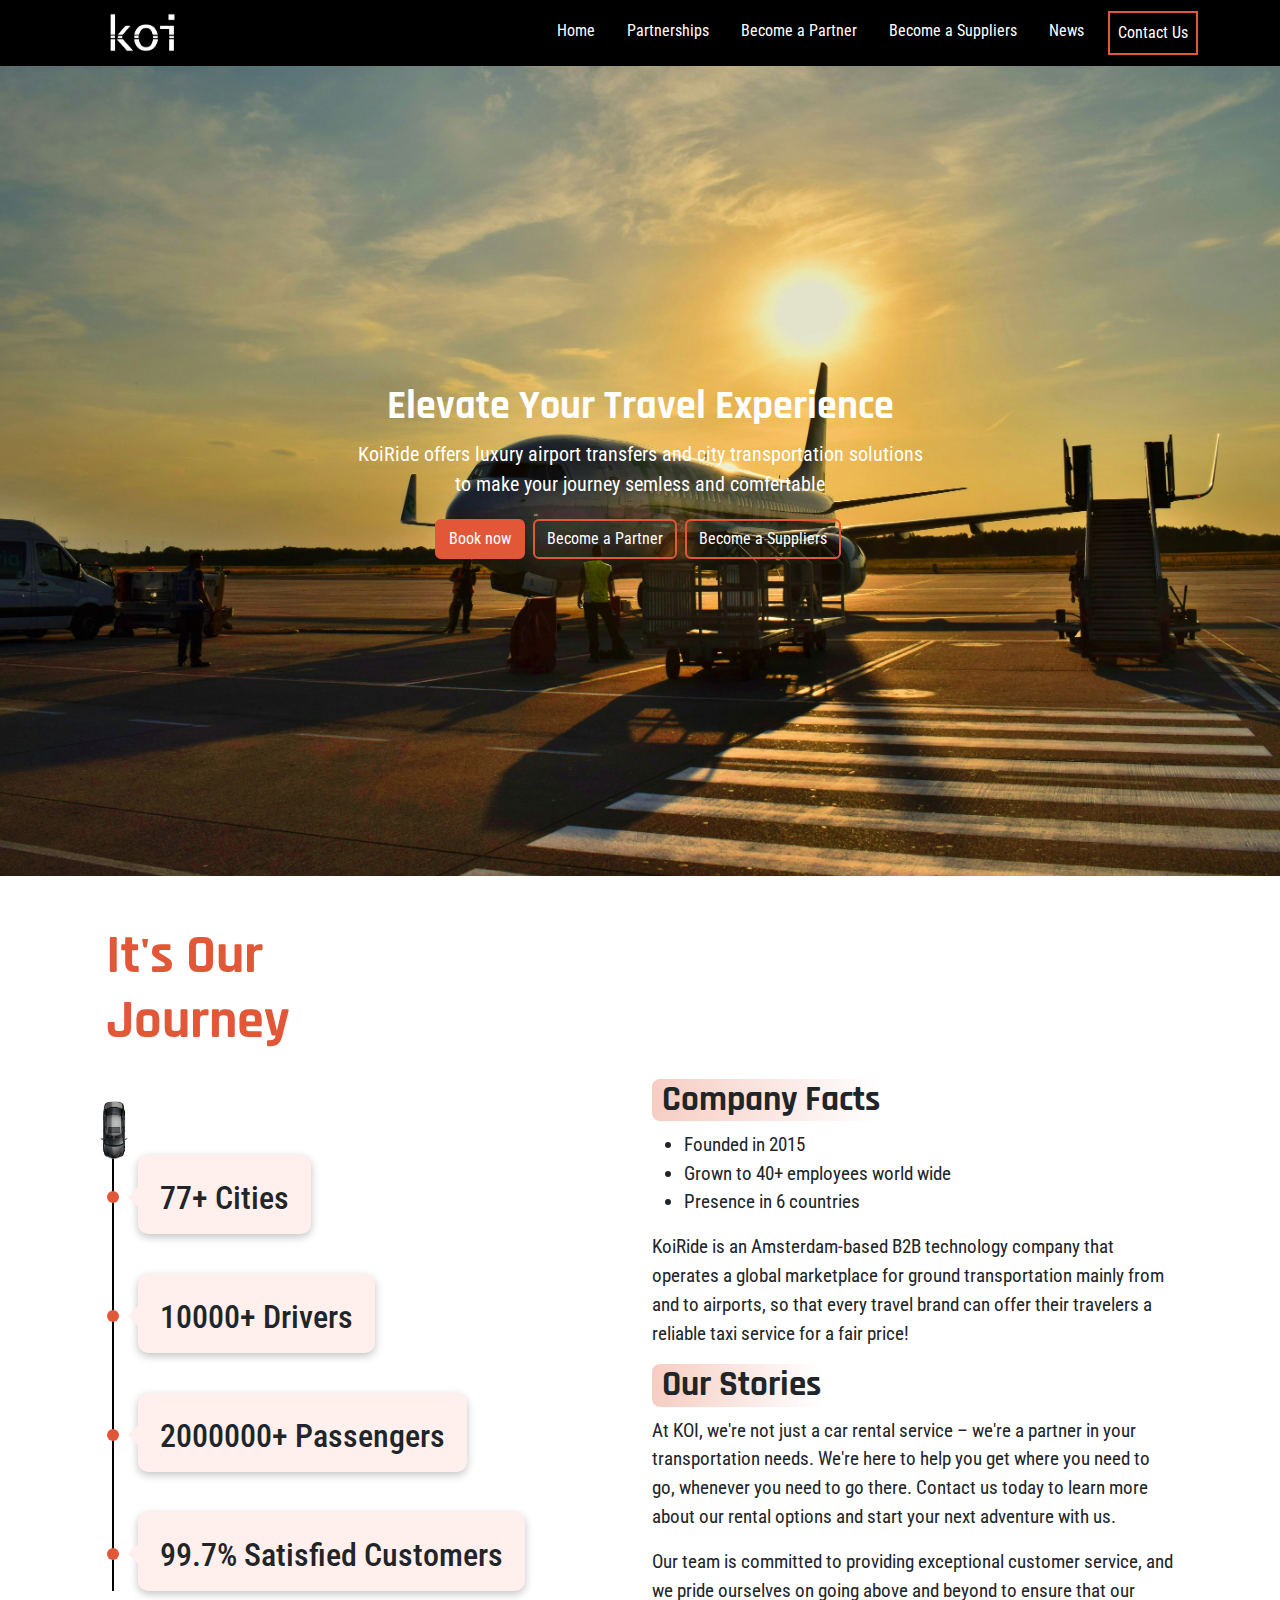
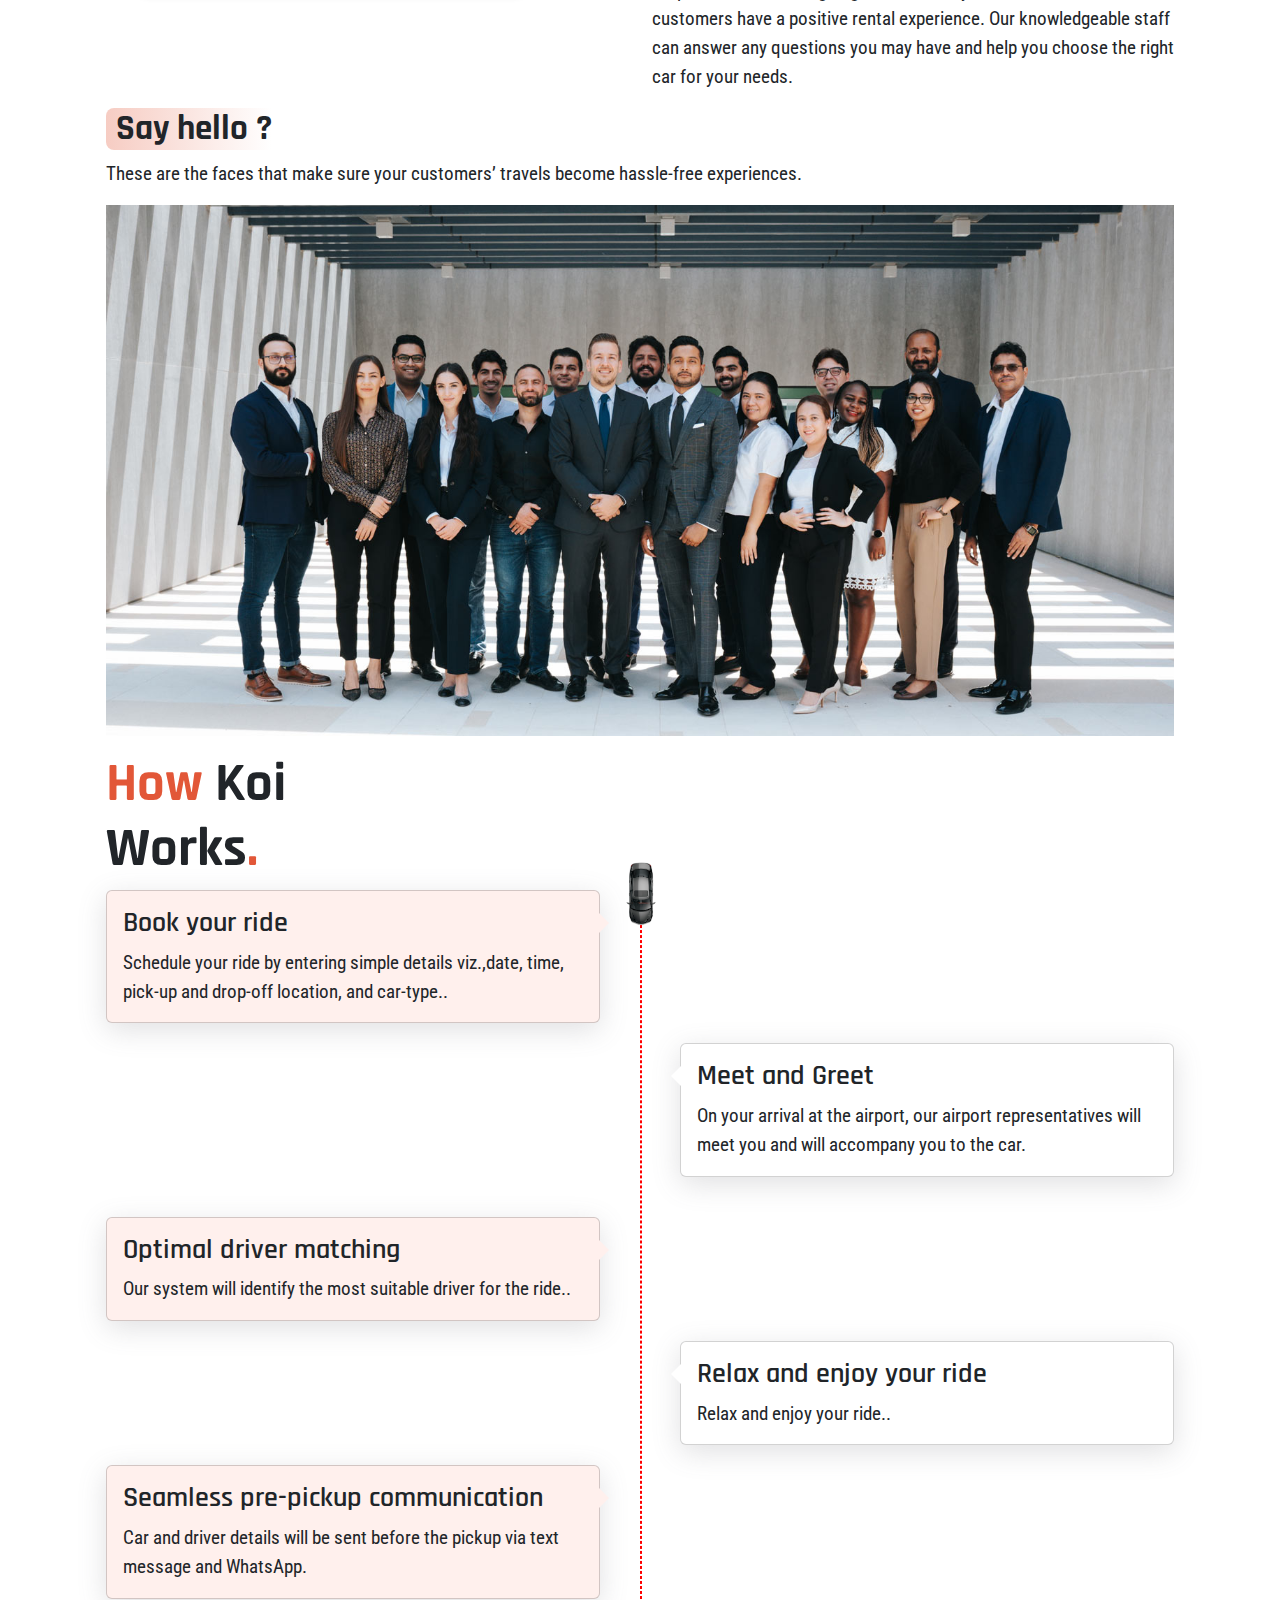
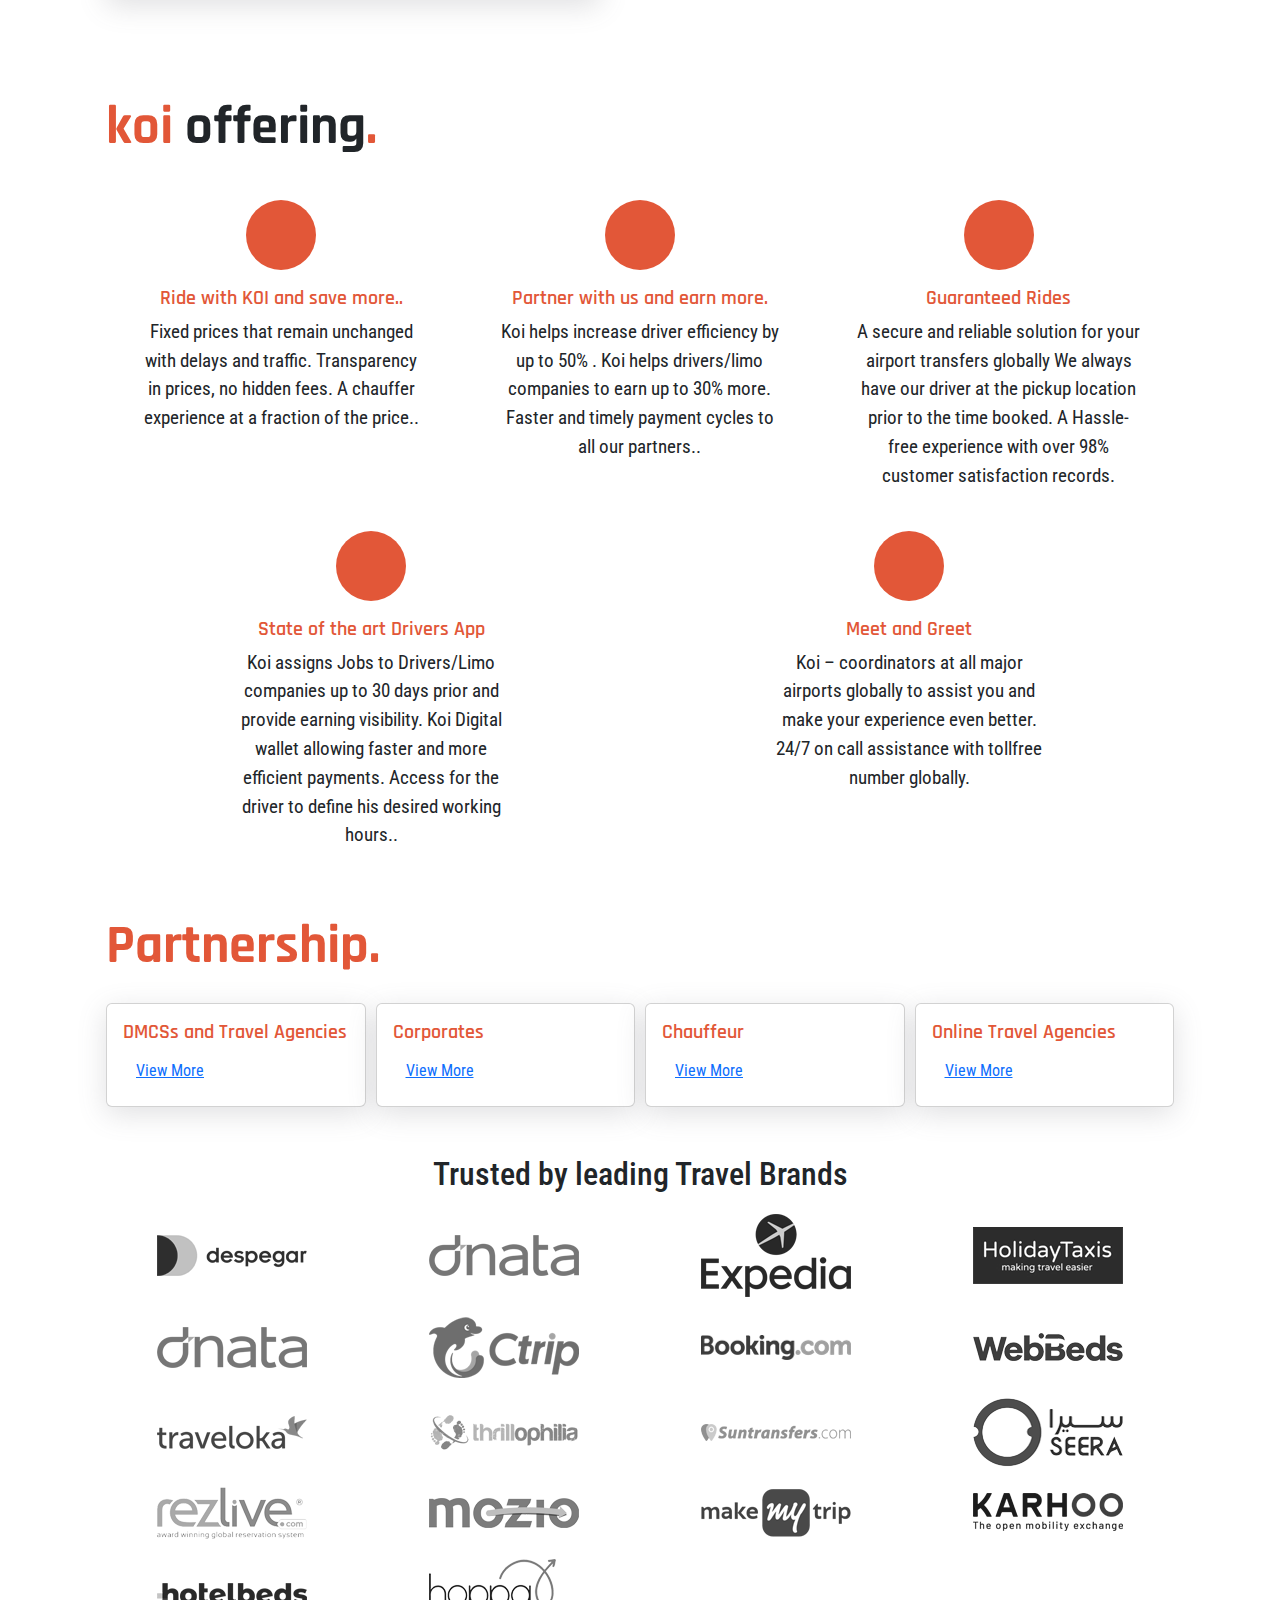
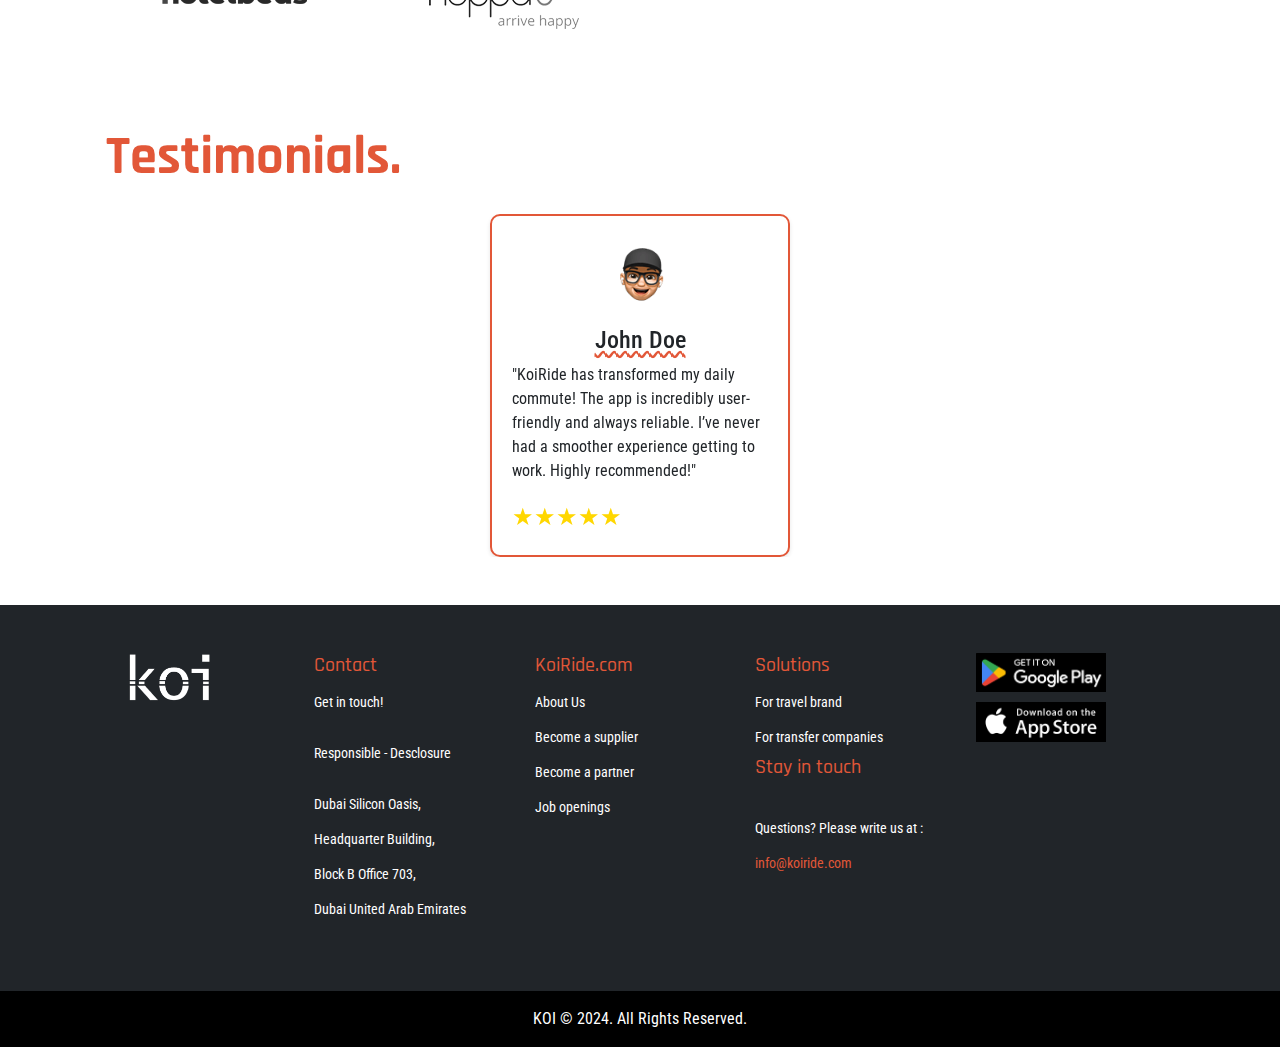
==== commit f1184e65: "home" ====
--- a/index.html
+++ b/index.html
@@ -13,6 +13,8 @@
     <!-- Bootstrap CSS CDN -->
     <!-- <link href="https://cdn.jsdelivr.net/npm/bootstrap@5.3.3/dist/css/bootstrap.min.css" rel="stylesheet" integrity="sha384-QWTKZyjpPEjISv5WaRU9OFeRpok6YctnYmDr5pNlyT2bRjXh0JMhjY6hW+ALEwIH" crossorigin="anonymous"> -->
     <link rel="stylesheet" href="./Assets/bootstrap-5.3.3-dist/css/bootstrap.min.css">
+    <!-- Swiper JS CSS CDN -->
+    <link rel="stylesheet" href="https://cdn.jsdelivr.net/npm/swiper@11/swiper-bundle.min.css" />
     <!-- Custom CSS -->
     <link rel="stylesheet" href="./Assets/css/index.css">
     <title>Koi Ride</title>
@@ -115,7 +117,7 @@
                             <li class="fact_list"><span class="fa-li"><i class="fa-solid fa-check"
                                         style="color: #E25738;"></i></span>Founded in 2015</li>
                             <li class="fact_list"><span class="fa-li"><i class="fa-solid fa-check"
-                                        style="color: #E25738;"></i></span>Grown to 100+ employees world wide</li>
+                                        style="color: #E25738;"></i></span>Grown to 40+ employees world wide</li>
                             <li class="fact_list"><span class="fa-li"><i class="fa-solid fa-check"
                                         style="color: #E25738;"></i></span>Presence in 6 countries</li>
                         </ul>
@@ -135,7 +137,7 @@
                 <div class="mx-auto team-img mb-3">
                     <div>
                         <h3 class="heading-3 text-dark">Say hello ?</h3>
-                        <p>These are the faces that make sure your customers’ travels become hassle-free experiences.
+                        <p class="t-des">These are the faces that make sure your customers’ travels become hassle-free experiences.
                         </p>
                     </div>
                     <img src="./Assets/imgs/teams-image.jpg" alt="" class="w-100 h-100 object-fit-cover">
@@ -294,8 +296,6 @@
                     <img src="./Assets/imgs/p16.png" alt="">
                     <img src="./Assets/imgs/p17.png" alt="">
                     <img src="./Assets/imgs/p18.png" alt="">
-                    <img src="./Assets/imgs/p19.png" alt="">
-                    <img src="./Assets/imgs/p20.png" alt="">
                 </div>
             </div>
         </section>
@@ -303,51 +303,128 @@
         <!-- Review Section Start -->
         <section class="Review container" id="Review">
             <div class="container-fluid pt-5 pb-5 ps-4 pe-4 w-100">
-                <div class="d-flex justify-content-center gap-5">
-                    <div class="review-card">
-                        <div class="review-avatar">
-                            <img src="./Assets/imgs/avatar-1.png" alt="Customer Avatar">
-                        </div>
-                        <div class="review-details">
-                            <h5>John Doe</h5>
-                            <p>"The food here is amazing! I love their chicken burgers. The taste is exceptional, and the
-                                service is excellent too."</p>
-                            <div class="rating">
-                                <span>&#9733;</span><span>&#9733;</span><span>&#9733;</span><span>&#9733;</span><span>&#9733;</span>
-                            </div>
-                        </div>
-                    </div>
-                    <div class="review-card">
-                        <div class="review-avatar">
-                            <img src="./Assets/imgs/avatar-1.png" alt="Customer Avatar">
-                        </div>
-                        <div class="review-details">
-                            <h5>John Doe</h5>
-                            <p>"The food here is amazing! I love their chicken burgers. The taste is exceptional, and the
-                                service is excellent too."</p>
-                            <div class="rating">
-                                <span>&#9733;</span><span>&#9733;</span><span>&#9733;</span><span>&#9733;</span><span>&#9733;</span>
-                            </div>
-                        </div>
-                    </div>
-                    <div class="review-card">
-                        <div class="review-avatar">
-                            <img src="./Assets/imgs/avatar-1.png" alt="Customer Avatar">
-                        </div>
-                        <div class="review-details">
-                            <h5>John Doe</h5>
-                            <p>"The food here is amazing! I love their chicken burgers. The taste is exceptional, and the
-                                service is excellent too."</p>
-                            <div class="rating">
-                                <span>&#9733;</span><span>&#9733;</span><span>&#9733;</span><span>&#9733;</span><span>&#9733;</span>
-                            </div>
-                        </div>
-                    </div>
+                <h2 class="heading-2 mb-4">Testimonials.</h2>
+                <div class="swiper mySwiper">
+                    <div class="swiper-wrapper">
+                        <div class="swiper-slide">
+                            <div class="review-card">
+                                <div class="review-avatar">
+                                    <img src="./Assets/imgs/avatar-1.png" alt="Customer Avatar">
+                                </div>
+                                <div class="review-details">
+                                    <h5>John Doe</h5>
+                                    <p>"KoiRide has transformed my daily commute! The app is incredibly user-friendly and always reliable. I’ve never had a smoother experience getting to work. Highly recommended!"</p>
+                                    <div class="rating">
+                                        <span>&#9733;</span><span>&#9733;</span><span>&#9733;</span><span>&#9733;</span><span>&#9733;</span>
+                                    </div>
+                                </div>
+                            </div>
+                        </div>
+                        <div class="swiper-slide">
+                            <div class="review-card">
+                                <div class="review-avatar">
+                                    <img src="./Assets/imgs/avatar-2.png" alt="Customer Avatar">
+                                </div>
+                                <div class="review-details">
+                                    <h5>John Doe</h5>
+                                    <p>"I love using KoiRide for my weekend getaways. The drivers are professional, the cars are clean, and the service is punctual. It’s a hassle-free way to travel!"
+                                    </p>
+                                    <div class="rating">
+                                        <span>&#9733;</span><span>&#9733;</span><span>&#9733;</span><span>&#9733;</span><span>&#9733;</span>
+                                    </div>
+                                </div>
+                            </div>
+                        </div>
+                        <div class="swiper-slide">
+                            <div class="review-card">
+                                <div class="review-avatar">
+                                    <img src="./Assets/imgs/avatar-3.png" alt="Customer Avatar">
+                                </div>
+                                <div class="review-details">
+                                    <h5>John Doe</h5>
+                                    <p> "KoiRide offers top-notch service at competitive prices. The convenience of booking a ride in seconds and the comfort during the journey are unmatched. Kudos to the team!"</p>
+                                    <div class="rating">
+                                        <span>&#9733;</span><span>&#9733;</span><span>&#9733;</span><span>&#9733;</span><span>&#9733;</span>
+                                    </div>
+                                </div>
+                            </div>
+                        </div>
+                        <div class="swiper-slide">
+                            <div class="review-card">
+                                <div class="review-avatar">
+                                    <img src="./Assets/imgs/avatar-4.png" alt="Customer Avatar">
+                                </div>
+                                <div class="review-details">
+                                    <h5>John Doe</h5>
+                                    <p>"Switching to KoiRide was the best decision I made. The app’s intuitive interface, coupled with excellent customer support, makes every ride a pleasure. Five stars from me!"</p>
+                                    <div class="rating">
+                                        <span>&#9733;</span><span>&#9733;</span><span>&#9733;</span><span>&#9733;</span><span>&#9733;</span>
+                                    </div>
+                                </div>
+                            </div>
+                        </div>
+                        <div class="swiper-slide">
+                            <div class="review-card">
+                                <div class="review-avatar">
+                                    <img src="./Assets/imgs/my-avatar.png" alt="Customer Avatar">
+                                </div>
+                                <div class="review-details">
+                                    <h5>John Doe</h5>
+                                    <p>"KoiRide has set a new standard for ride-sharing services. The attention to detail, from the booking process to the ride itself. I feel safe and valued as a customer every time I use KoiRide."</p>
+                                    <div class="rating">
+                                        <span>&#9733;</span><span>&#9733;</span><span>&#9733;</span><span>&#9733;</span><span>&#9733;</span>
+                                    </div>
+                                </div>
+                            </div>
+                        </div>
+                    </div>
+                    <div class="swiper-pagination"></div>
                 </div>
             </div>
         </section>
         <!-- Review Section End -->
-
+        <!-- Footer Section Start -->
+        <section class="footer container-fluid bg-dark" id="footer">
+            <div class="container pt-5 pb-5 ps-4 pe-4 w-100">
+                <div class="d-grid">
+                    <div>
+                        <img src="./Assets/imgs/logo.png" alt="" class="logo-f">
+                    </div>
+                    <div>
+                        <h5 class="f-heading">Contact</h5>
+                            <p class="f-list">Get in touch!</p>
+                            <p class="f-list">Responsible - Desclosure</p>
+                            <p class="f-list">Dubai Silicon Oasis,<br>Headquarter Building,<br>Block B Office 703,<br>Dubai United Arab Emirates</p>
+                    </div>
+                    <div>
+                        <h5 class="f-heading">KoiRide.com</h4>
+                            <a href="#" class="f-list">About Us</a>
+                            <a href="#" class="f-list">Become a supplier</a>
+                            <a href="#" class="f-list">Become a partner</a>
+                            <a href="#" class="f-list">Job openings</a>
+                    </div>
+                    <div>
+                        <h5 class="f-heading">Solutions</h5>
+                        <a href="#" class="f-list">For travel brand</a>
+                        <a href="#" class="f-list">For transfer companies</a>
+                        <h5 class="f-heading">Stay in touch</h5>
+                        <a href="#" class="s-icon"><i class="fa-solid fa-envelope"></i></a>
+                        <a href="#" class="s-icon"><i class="fa-brands fa-x-twitter"></i></a>
+                        <a href="#" class="s-icon"><i class="fa-brands fa-facebook"></i></a>
+                        <a href="#" class="s-icon"><i class="fa-brands fa-linkedin"></i></a>
+                        <p class="f-list">Questions? Please write us at : <span class="color">info@koiride.com</span></p>
+                    </div>
+                    <div>   
+                        <div><a href="#"><img class="f-img" src="./Assets/imgs/playstore.png" alt=""></a></div>
+                        <div><a href="#"><img class="f-img" src="./Assets/imgs/appstore.png" alt=""></a></div>
+                    </div>
+                </div>
+            </div>
+        </section>
+        <footer class="bg-black p-3">
+            <div class="text-center text-white">KOI &copy; 2024. All Rights Reserved. </div>
+        </footer>
+        <!-- Footer Section End -->
     </main>
     <!-- Main Section End -->
 
@@ -359,6 +436,10 @@
     <script src="https://cdnjs.cloudflare.com/ajax/libs/jquery/3.7.1/jquery.min.js"
         integrity="sha512-v2CJ7UaYy4JwqLDIrZUI/4hqeoQieOmAZNXBeQyjo21dadnwR+8ZaIJVT8EE2iyI61OV8e6M8PP2/4hpQINQ/g=="
         crossorigin="anonymous" referrerpolicy="no-referrer"></script>
+    <!-- Swiper JS JS CDN -->
+    <script src="https://cdn.jsdelivr.net/npm/swiper@11/swiper-bundle.min.js"></script>
+    <!-- Scrollreveal -->
+    <script src="./Assets/js/scrollreveal.min.js"></script>
     <!-- Custom JS -->
     <script src="./Assets/js/index.js"></script>
 </body>
--- a/Assets/css/index.css
+++ b/Assets/css/index.css
@@ -393,6 +393,7 @@
     border-radius: 10px;
     box-shadow: 0 2px 4px rgba(0, 0, 0, 0.1);
     max-width: 300px;
+    margin: auto;
 }
 
 .review-avatar {
@@ -427,6 +428,58 @@
     font-size: 24px;
 }
 
+/* Footer Section */
+
+.d-grid{
+    grid-template-columns: repeat(5,1fr);
+    gap: 10px;
+}
+
+.logo-f{
+    height: 50px;
+}
+
+.f-heading{
+    color: var(--primary-color);
+    font-family: var(--heading-fonts);
+}
+
+.color{
+    color: var(--primary-color);
+}
+
+.f-list{
+    display: block;
+    font-size: 0.9rem;
+    color: white;
+    line-height: 35px;
+    text-decoration: none;
+    transition: all .3s linear;
+}
+
+.f-list:hover{
+    text-decoration: underline;
+}
+
+.f-img{
+    width: 130px;
+    margin-bottom: 10px;
+}
+
+.s-icon{
+    text-decoration: none;
+    color: white;
+    margin-right: 10px;
+}
+
+.s-icon i{
+    transition: all .3s linear;
+}
+
+.s-icon:hover.s-icon i{
+    transform: translateY(-5px);
+}
+
 /* Media Querys */
 /* Small devices (Phone , 220px and up) */
 @media (min-width: 220px) and (max-width: 575px) {
@@ -555,6 +608,9 @@
     .Partnerships .i-grid img{
         width: 100px;
     }
+    .d-grid{
+        grid-template-columns: repeat(2,1fr);
+    }
 }
 
 /* Small devices (landscape phones, 576px and up) */
@@ -640,6 +696,9 @@
 
     .Partnerships .i-grid img{
         width: 100px;
+    }
+    .d-grid{
+        grid-template-columns: repeat(3,1fr);
     }
 }
 
@@ -694,6 +753,9 @@
     .Partnerships .i-grid img{
         width: 100px;
     }
+    .d-grid{
+        grid-template-columns: repeat(4,1fr);
+    }
 }
 
 /* Large devices (desktops, 992px and up) */
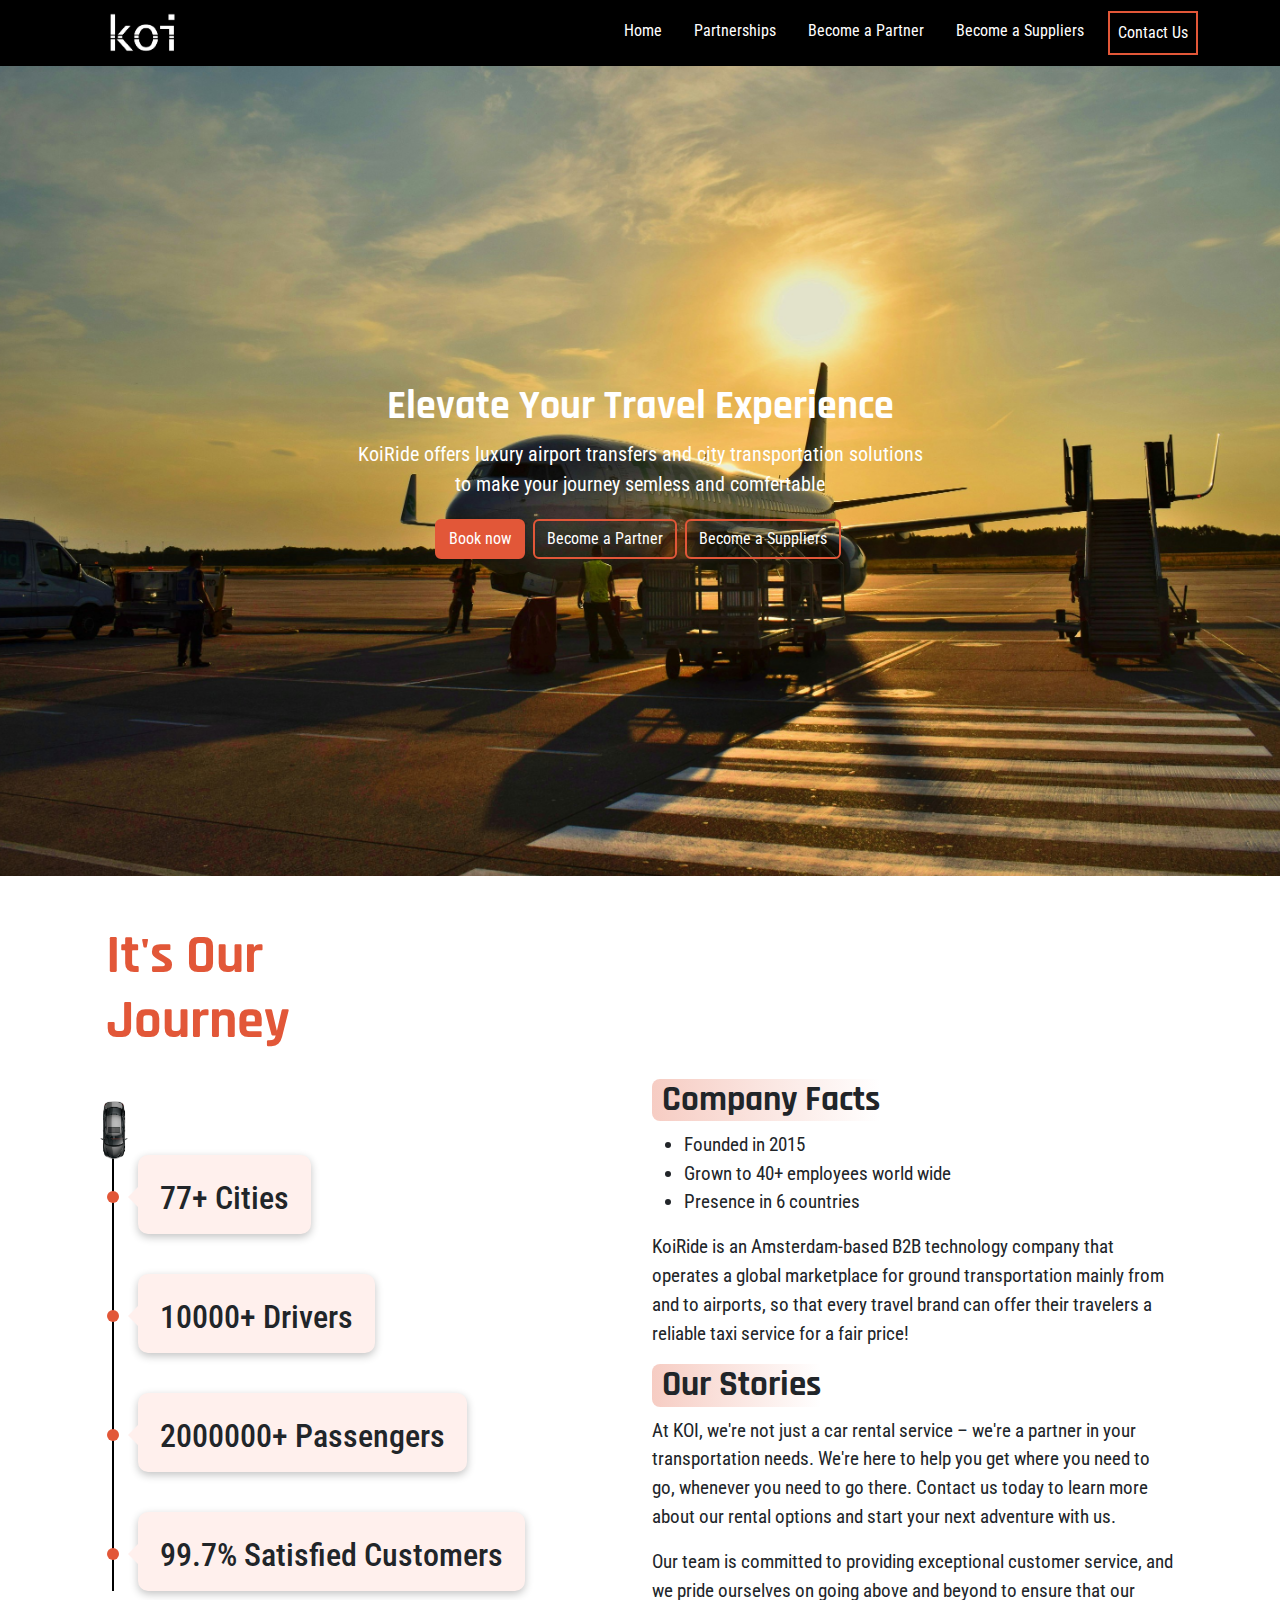
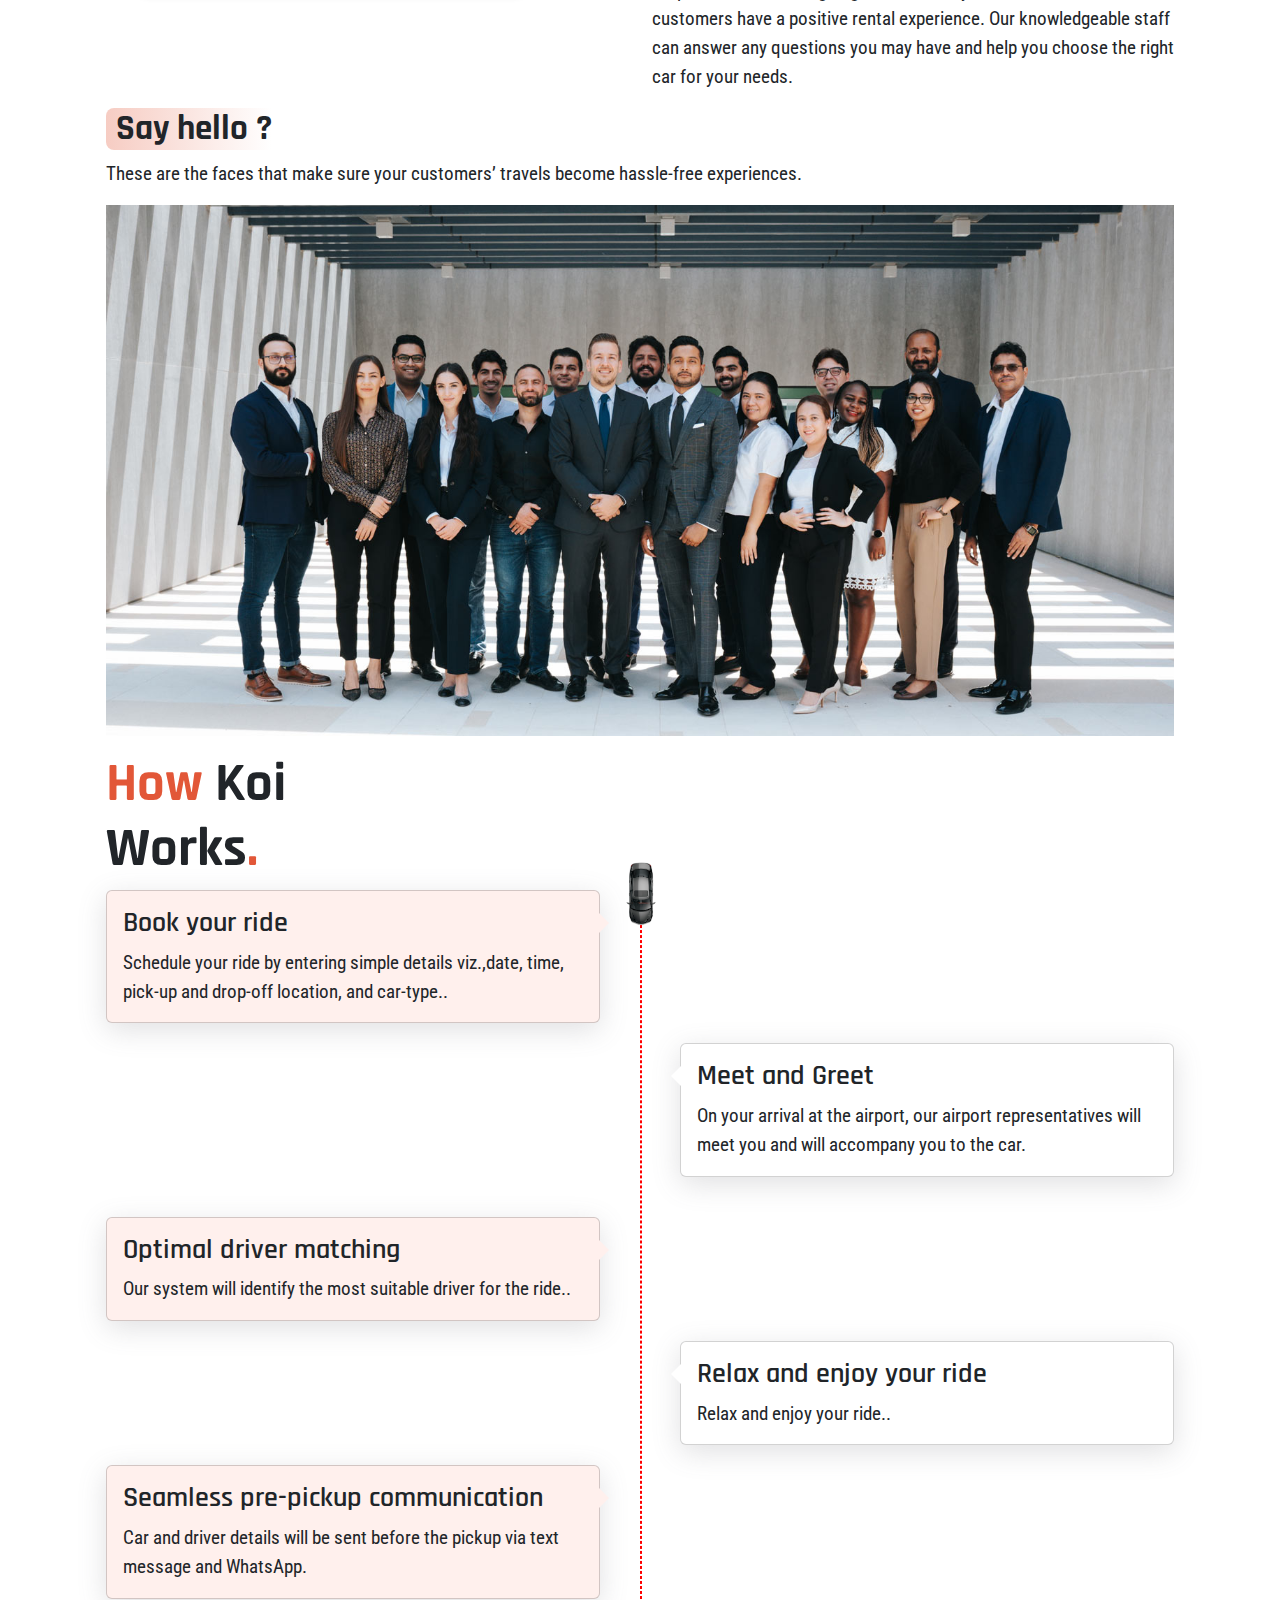
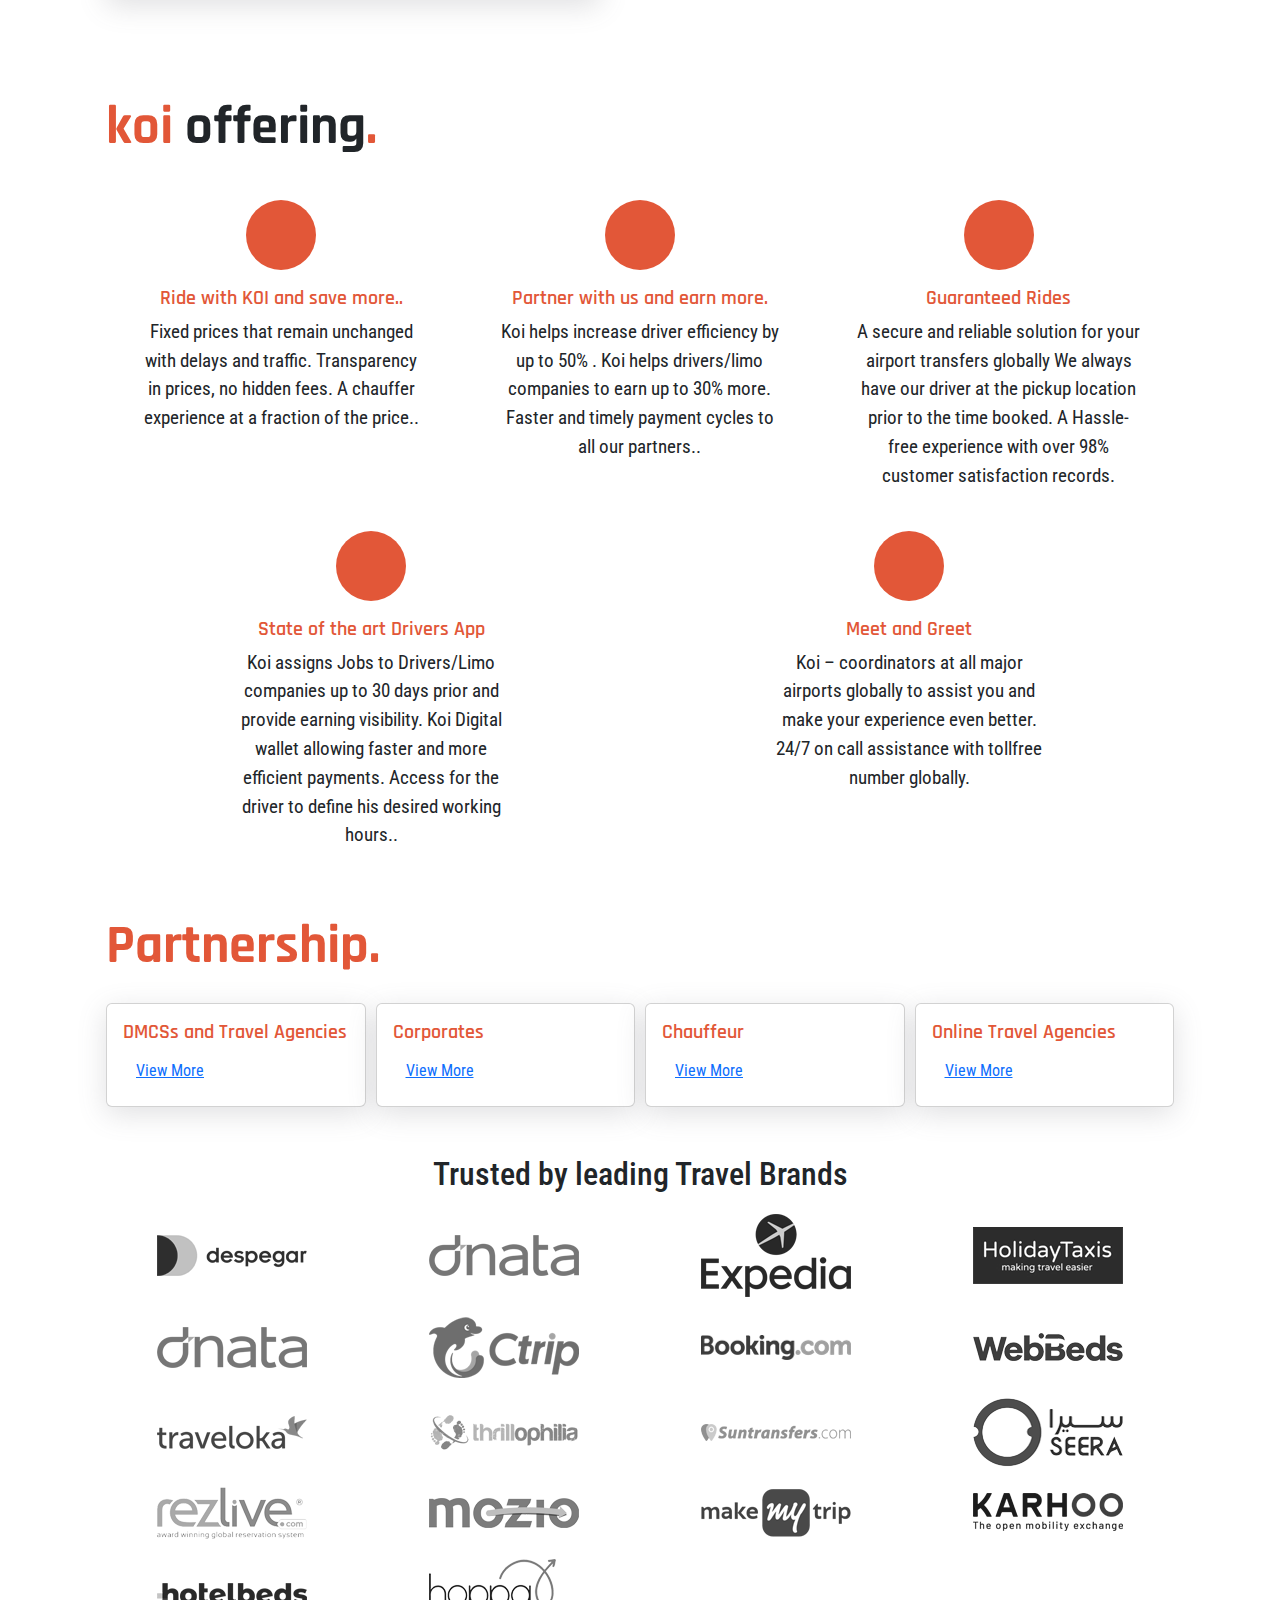
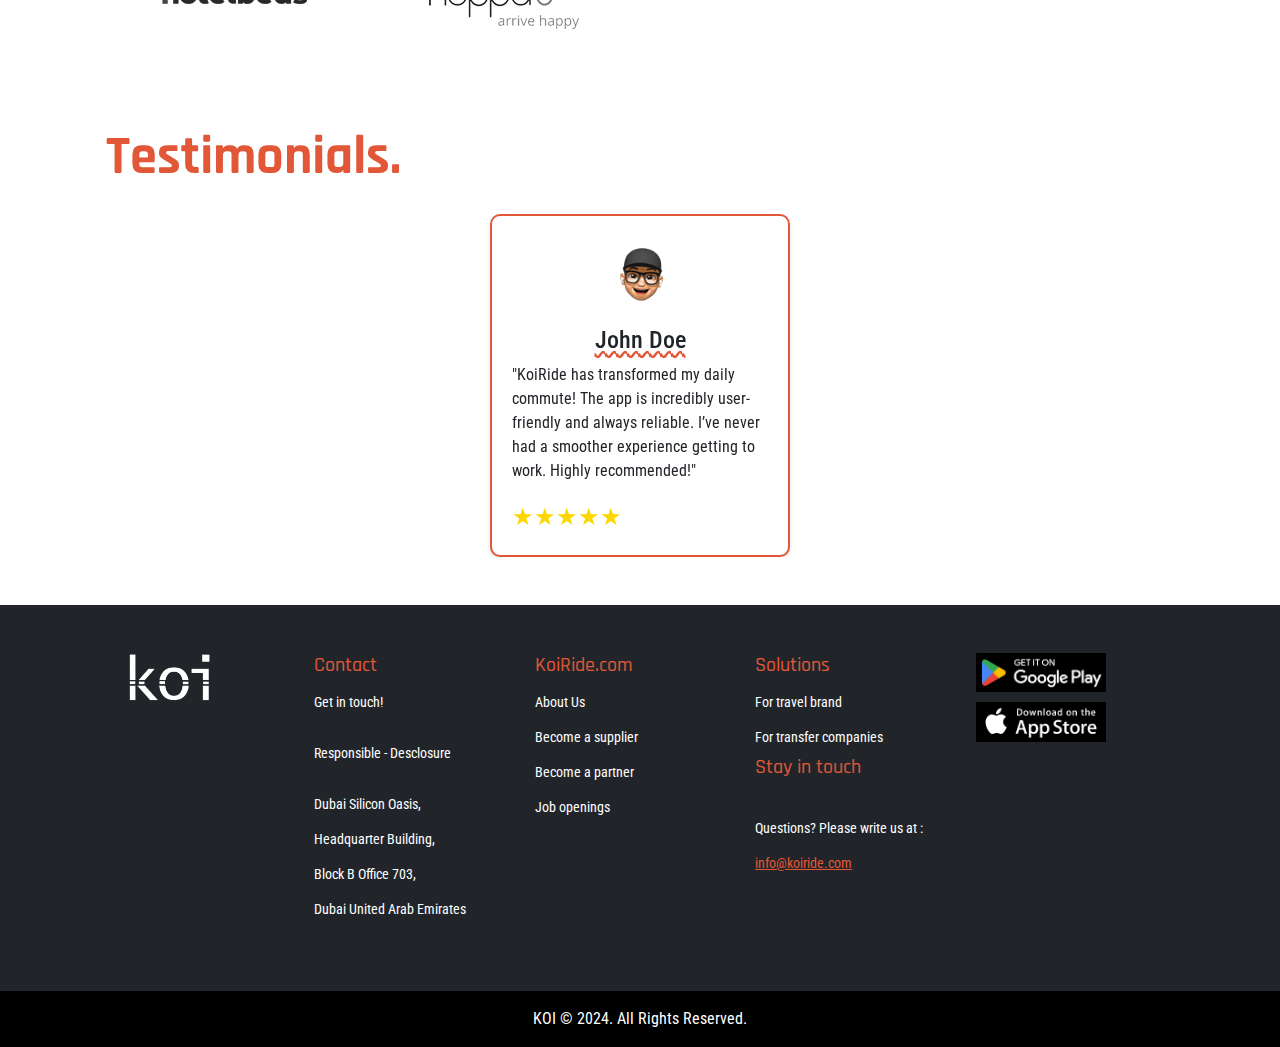
==== commit ffab0e8e: "contact us" ====
--- a/index.html
+++ b/index.html
@@ -56,11 +56,8 @@
                             <li class="nav-item">
                                 <a class="nav-link" href="#">Become a Suppliers</a>
                             </li>
-                            <li class="nav-item">
-                                <a class="nav-link" href="#">News</a>
-                            </li>
                             <li class="nav-item text-center">
-                                <a class="nav-link" id="Contact-btn" href="#">Contact Us</a>
+                                <a class="nav-link" id="Contact-btn" href="./Assets/contact.html">Contact Us</a>
                                 <div class="orange"></div>
                             </li>
                         </ul>
@@ -383,51 +380,50 @@
             </div>
         </section>
         <!-- Review Section End -->
-        <!-- Footer Section Start -->
-        <section class="footer container-fluid bg-dark" id="footer">
-            <div class="container pt-5 pb-5 ps-4 pe-4 w-100">
-                <div class="d-grid">
-                    <div>
-                        <img src="./Assets/imgs/logo.png" alt="" class="logo-f">
-                    </div>
-                    <div>
-                        <h5 class="f-heading">Contact</h5>
-                            <p class="f-list">Get in touch!</p>
-                            <p class="f-list">Responsible - Desclosure</p>
-                            <p class="f-list">Dubai Silicon Oasis,<br>Headquarter Building,<br>Block B Office 703,<br>Dubai United Arab Emirates</p>
-                    </div>
-                    <div>
-                        <h5 class="f-heading">KoiRide.com</h4>
-                            <a href="#" class="f-list">About Us</a>
-                            <a href="#" class="f-list">Become a supplier</a>
-                            <a href="#" class="f-list">Become a partner</a>
-                            <a href="#" class="f-list">Job openings</a>
-                    </div>
-                    <div>
-                        <h5 class="f-heading">Solutions</h5>
-                        <a href="#" class="f-list">For travel brand</a>
-                        <a href="#" class="f-list">For transfer companies</a>
-                        <h5 class="f-heading">Stay in touch</h5>
-                        <a href="#" class="s-icon"><i class="fa-solid fa-envelope"></i></a>
-                        <a href="#" class="s-icon"><i class="fa-brands fa-x-twitter"></i></a>
-                        <a href="#" class="s-icon"><i class="fa-brands fa-facebook"></i></a>
-                        <a href="#" class="s-icon"><i class="fa-brands fa-linkedin"></i></a>
-                        <p class="f-list">Questions? Please write us at : <span class="color">info@koiride.com</span></p>
-                    </div>
-                    <div>   
-                        <div><a href="#"><img class="f-img" src="./Assets/imgs/playstore.png" alt=""></a></div>
-                        <div><a href="#"><img class="f-img" src="./Assets/imgs/appstore.png" alt=""></a></div>
-                    </div>
-                </div>
-            </div>
-        </section>
-        <footer class="bg-black p-3">
-            <div class="text-center text-white">KOI &copy; 2024. All Rights Reserved. </div>
-        </footer>
-        <!-- Footer Section End -->
     </main>
     <!-- Main Section End -->
-
+<!-- Footer Section Start -->
+<footer class="footer container-fluid bg-dark" id="footer">
+    <div class="container pt-5 pb-5 ps-4 pe-4 w-100">
+        <div class="d-grid">
+            <div>
+                <img src="./Assets/imgs/logo.png" alt="" class="logo-f">
+            </div>
+            <div>
+                <h5 class="f-heading">Contact</h5>
+                    <p class="f-list">Get in touch!</p>
+                    <p class="f-list">Responsible - Desclosure</p>
+                    <p class="f-list">Dubai Silicon Oasis,<br>Headquarter Building,<br>Block B Office 703,<br>Dubai United Arab Emirates</p>
+            </div>
+            <div>
+                <h5 class="f-heading">KoiRide.com</h4>
+                    <a href="#about" class="f-list">About Us</a>
+                    <a href="#" class="f-list">Become a supplier</a>
+                    <a href="#" class="f-list">Become a partner</a>
+                    <a href="#" class="f-list">Job openings</a>
+            </div>
+            <div>
+                <h5 class="f-heading">Solutions</h5>
+                <a href="#" class="f-list">For travel brand</a>
+                <a href="#" class="f-list">For transfer companies</a>
+                <h5 class="f-heading">Stay in touch</h5>
+                <a href="#" class="s-icon"><i class="fa-solid fa-envelope"></i></a>
+                <a href="#" class="s-icon"><i class="fa-brands fa-x-twitter"></i></a>
+                <a href="#" class="s-icon"><i class="fa-brands fa-facebook"></i></a>
+                <a href="#" class="s-icon"><i class="fa-brands fa-linkedin"></i></a>
+                <p class="f-list">Questions? Please write us at : <a href="mailto:info@koiride.com" class="color">info@koiride.com</a></p>
+            </div>
+            <div>   
+                <div><a href="#"><img class="f-img" src="./Assets/imgs/playstore.png" alt=""></a></div>
+                <div><a href="#"><img class="f-img" src="./Assets/imgs/appstore.png" alt=""></a></div>
+            </div>
+        </div>
+    </div>
+</footer>
+<footer class="bg-black p-3">
+    <div class="text-center text-white">KOI &copy; 2024. All Rights Reserved. </div>
+</footer>
+<!-- Footer Section End -->
     <!-- Bootstrap JS CDN -->
     <!-- <script src="https://cdn.jsdelivr.net/npm/@popperjs/core@2.11.8/dist/umd/popper.min.js" integrity="sha384-I7E8VVD/ismYTF4hNIPjVp/Zjvgyol6VFvRkX/vR+Vc4jQkC+hVqc2pM8ODewa9r" crossorigin="anonymous"></script>
     <script src="https://cdn.jsdelivr.net/npm/bootstrap@5.3.3/dist/js/bootstrap.min.js" integrity="sha384-0pUGZvbkm6XF6gxjEnlmuGrJXVbNuzT9qBBavbLwCsOGabYfZo0T0to5eqruptLy" crossorigin="anonymous"></script> -->
